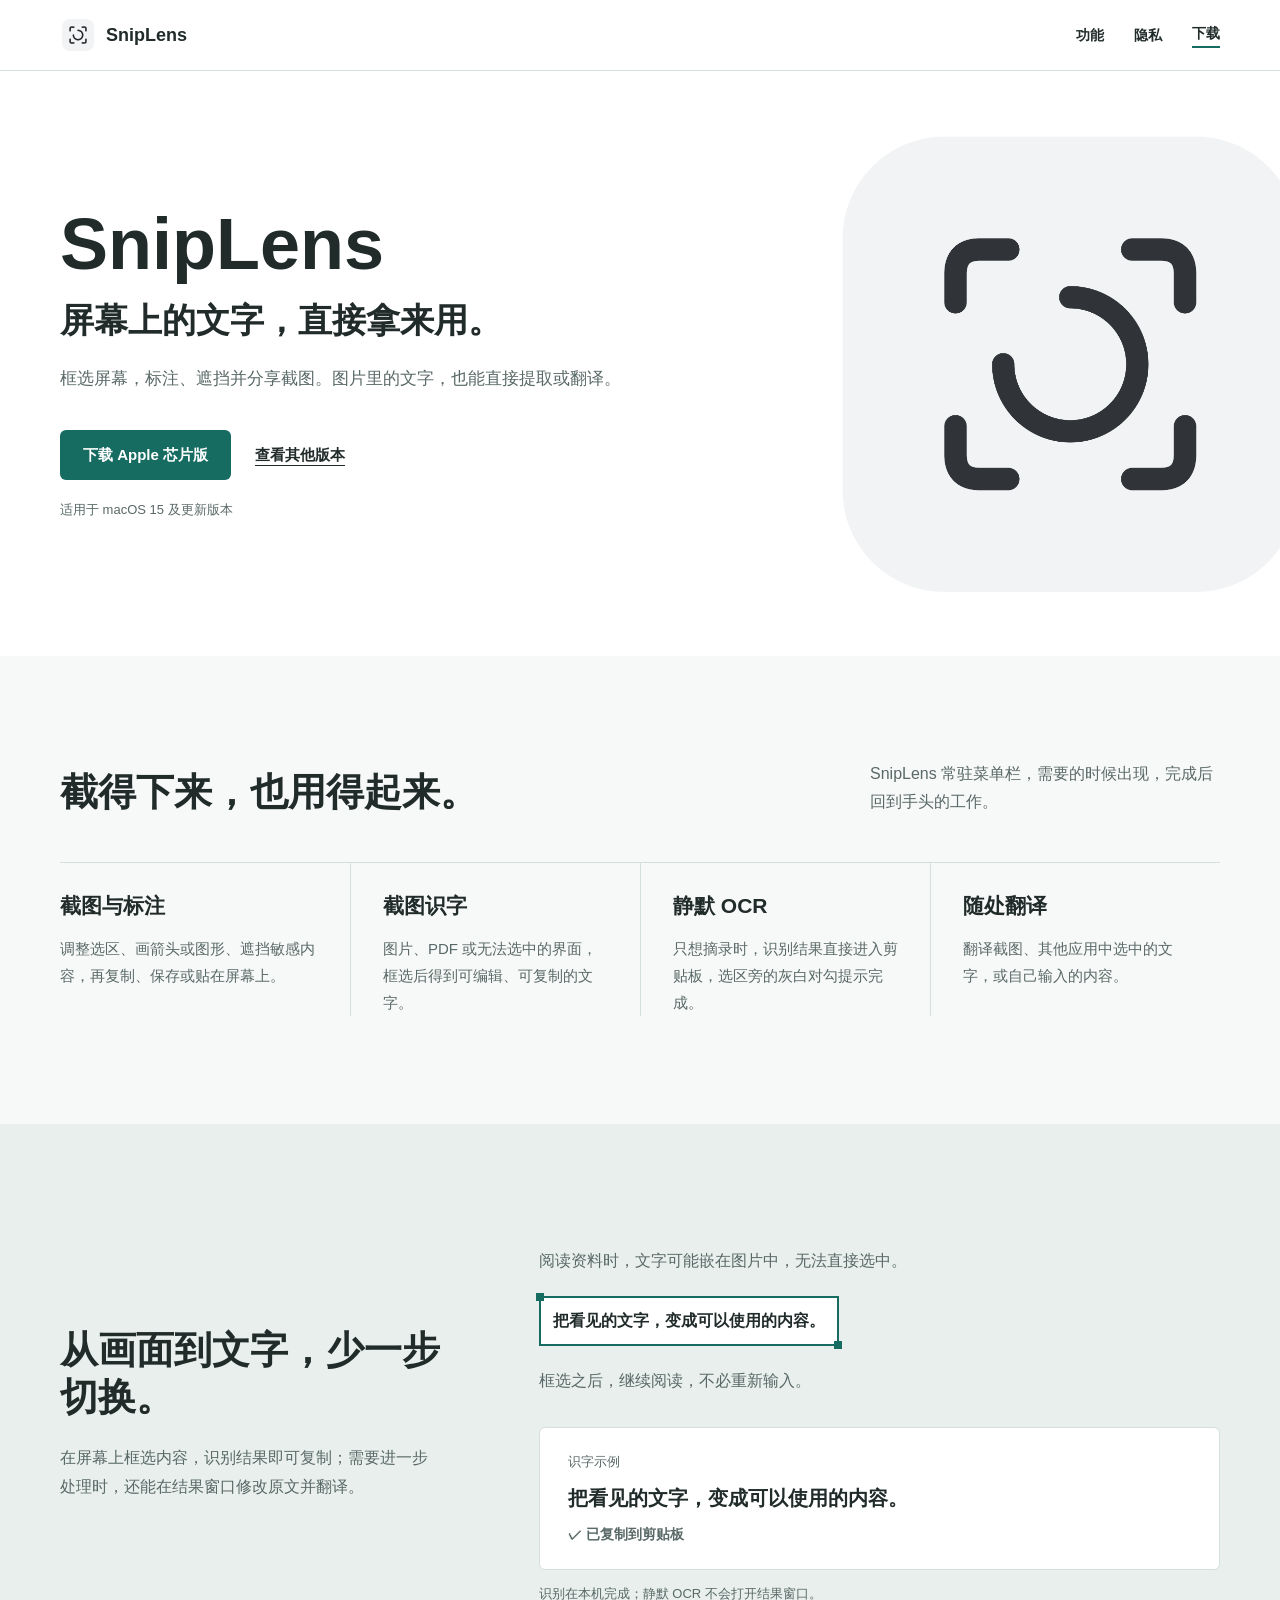
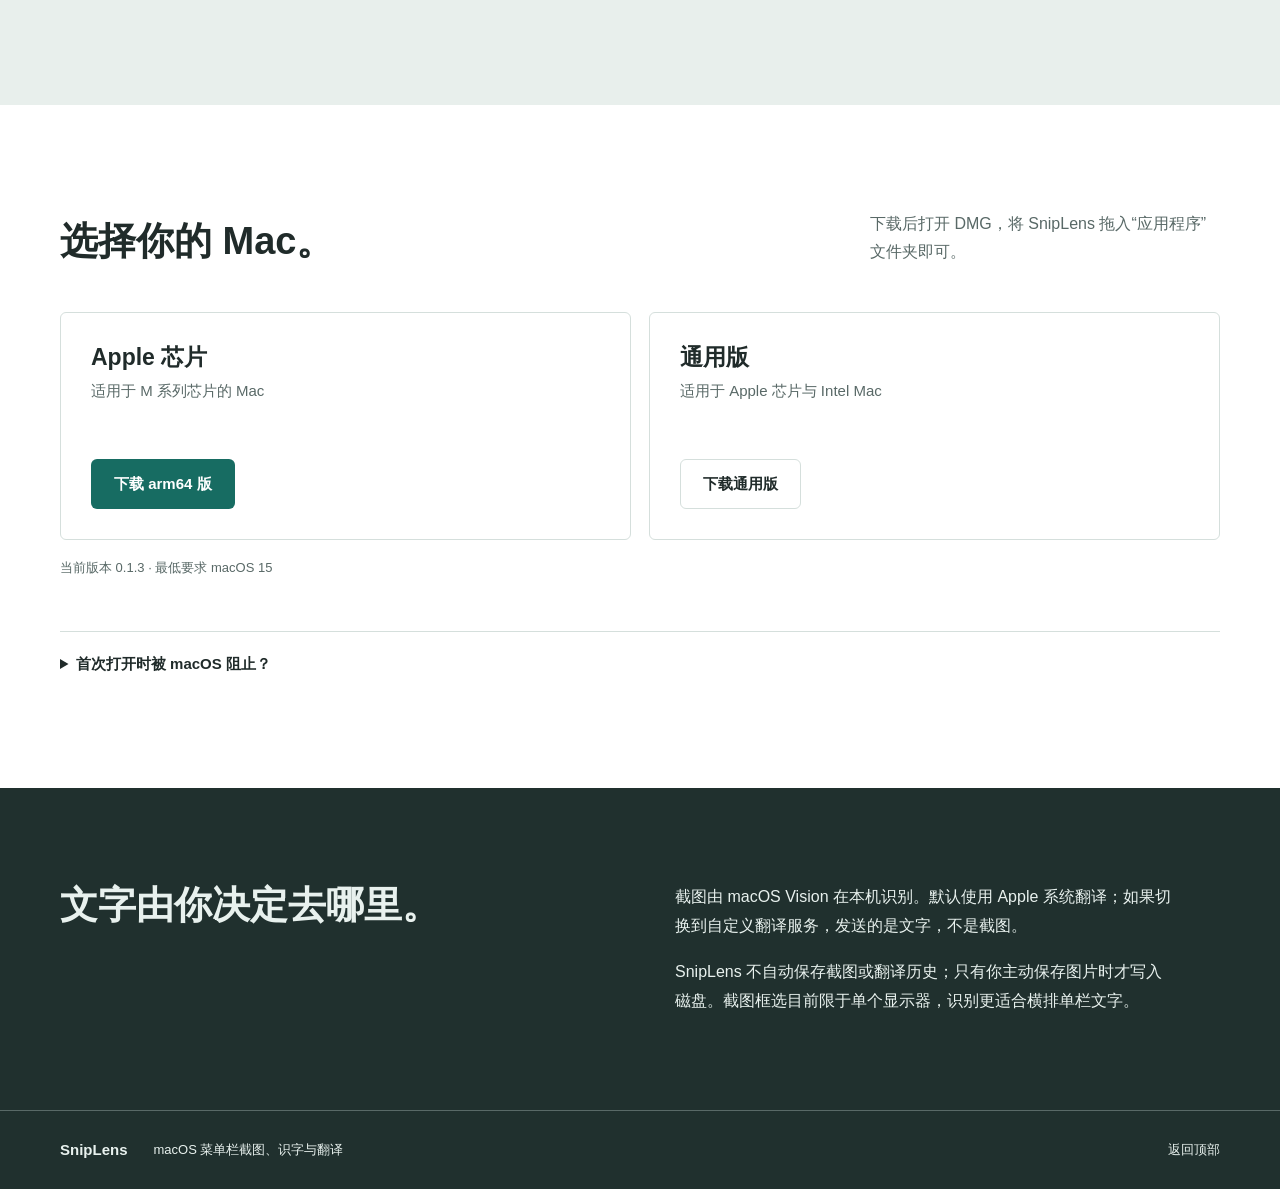
==== sniplens/index.html @ 18776e01 "feat(sniplens): 发布 0.1.3 截图功能与双架构下载" ====
<!doctype html>
<html lang="zh-CN">
<head>
  <meta charset="utf-8">
  <meta name="viewport" content="width=device-width, initial-scale=1">
  <meta name="theme-color" content="#f7f9f8">
  <meta name="description" content="SnipLens 是 Mac 菜单栏截图、识字与翻译工具。框选、标注、遮挡、复制或保存，也能直接提取文字。">
  <link rel="canonical" href="https://otherhan.github.io/sniplens/">
  <link rel="icon" type="image/png" href="assets/AppIcon.png">
  <link rel="stylesheet" href="styles.css">
  <title>SnipLens - 屏幕上的文字，直接拿来用</title>
</head>
<body>
  <a class="skip-link" href="#main">跳到正文</a>
  <header class="site-header">
    <div class="container header-inner">
      <a class="brand" href="#top" aria-label="SnipLens 首页">
        <img src="assets/AppIcon.png" width="36" height="36" alt="">
        <span>SnipLens</span>
      </a>
      <nav class="navigation" aria-label="页面导航">
        <a href="#features">功能</a>
        <a href="#privacy">隐私</a>
        <a class="nav-download" href="#download">下载</a>
      </nav>
    </div>
  </header>

  <main id="main">
    <section class="hero" id="top" aria-labelledby="product-name">
      <div class="container hero-inner">
        <div class="hero-copy">
          <h1 id="product-name">SnipLens</h1>
          <p class="hero-statement">屏幕上的文字，直接拿来用。</p>
          <p class="hero-description">框选屏幕，标注、遮挡并分享截图。图片里的文字，也能直接提取或翻译。</p>
          <div class="hero-actions">
            <a class="button button-primary" href="downloads/SnipLens-0.1.3-arm64.dmg" download>下载 Apple 芯片版</a>
            <a class="text-link" href="#download">查看其他版本</a>
          </div>
          <p class="hero-requirement">适用于 macOS 15 及更新版本</p>
        </div>
      </div>
    </section>

    <section class="features" id="features" aria-labelledby="features-title">
      <div class="container">
        <div class="section-intro">
          <h2 id="features-title">截得下来，也用得起来。</h2>
          <p>SnipLens 常驻菜单栏，需要的时候出现，完成后回到手头的工作。</p>
        </div>
        <div class="feature-grid">
          <article>
            <h3>截图与标注</h3>
            <p>调整选区、画箭头或图形、遮挡敏感内容，再复制、保存或贴在屏幕上。</p>
          </article>
          <article>
            <h3>截图识字</h3>
            <p>图片、PDF 或无法选中的界面，框选后得到可编辑、可复制的文字。</p>
          </article>
          <article>
            <h3>静默 OCR</h3>
            <p>只想摘录时，识别结果直接进入剪贴板，选区旁的灰白对勾提示完成。</p>
          </article>
          <article>
            <h3>随处翻译</h3>
            <p>翻译截图、其他应用中选中的文字，或自己输入的内容。</p>
          </article>
        </div>
      </div>
    </section>

    <section class="example-band" aria-labelledby="example-title">
      <div class="container example-layout">
        <div class="example-copy">
          <h2 id="example-title">从画面到文字，少一步切换。</h2>
          <p>在屏幕上框选内容，识别结果即可复制；需要进一步处理时，还能在结果窗口修改原文并翻译。</p>
        </div>
        <figure class="example-figure">
          <div class="example-source">
            <p>阅读资料时，文字可能嵌在图片中，无法直接选中。</p>
            <p class="sample-selection">把看见的文字，变成可以使用的内容。</p>
            <p>框选之后，继续阅读，不必重新输入。</p>
          </div>
          <div class="example-result">
            <span>识字示例</span>
            <strong>把看见的文字，变成可以使用的内容。</strong>
            <span class="result-feedback">✓ 已复制到剪贴板</span>
          </div>
          <figcaption>识别在本机完成；静默 OCR 不会打开结果窗口。</figcaption>
        </figure>
      </div>
    </section>

    <section class="download-section" id="download" aria-labelledby="download-title">
      <div class="container">
        <div class="section-intro">
          <h2 id="download-title">选择你的 Mac。</h2>
          <p>下载后打开 DMG，将 SnipLens 拖入“应用程序”文件夹即可。</p>
        </div>
        <div class="download-grid">
          <div class="download-option">
            <div>
              <h3>Apple 芯片</h3>
              <p>适用于 M 系列芯片的 Mac</p>
            </div>
            <a class="button button-primary" href="downloads/SnipLens-0.1.3-arm64.dmg" download>下载 arm64 版</a>
          </div>
          <div class="download-option">
            <div>
              <h3>通用版</h3>
              <p>适用于 Apple 芯片与 Intel Mac</p>
            </div>
            <a class="button button-secondary" href="downloads/SnipLens-0.1.3-universal.dmg" download>下载通用版</a>
          </div>
        </div>
        <p class="system-requirement">当前版本 0.1.3 · 最低要求 macOS 15</p>
        <details class="install-help">
          <summary>首次打开时被 macOS 阻止？</summary>
          <p>当前安装包尚未经过 Apple 公证。确认文件来自本页后，在“系统设置 → 隐私与安全性”中选择“仍要打开”。首次使用截图和划词翻译时，还需分别授权屏幕录制与辅助功能。</p>
        </details>
      </div>
    </section>

    <section class="privacy-band" id="privacy" aria-labelledby="privacy-title">
      <div class="container privacy-layout">
        <h2 id="privacy-title">文字由你决定去哪里。</h2>
        <div>
          <p>截图由 macOS Vision 在本机识别。默认使用 Apple 系统翻译；如果切换到自定义翻译服务，发送的是文字，不是截图。</p>
          <p>SnipLens 不自动保存截图或翻译历史；只有你主动保存图片时才写入磁盘。截图框选目前限于单个显示器，识别更适合横排单栏文字。</p>
        </div>
      </div>
    </section>
  </main>

  <footer class="site-footer">
    <div class="container footer-inner">
      <span>SnipLens</span>
      <span>macOS 菜单栏截图、识字与翻译</span>
      <a href="#top">返回顶部</a>
    </div>
  </footer>
</body>
</html>
---- sniplens/styles.css ----
/* Hallmark critique: Philosophy 4, Hierarchy 4, Execution 4, Specificity 4, Restraint 5, Variety 4. */
:root {
  --color-paper: #f7f9f8;
  --color-surface: #ffffff;
  --color-ink: #202b2a;
  --color-secondary: #596967;
  --color-line: #d5dfdc;
  --color-accent: #176c62;
  --color-accent-hover: #10574f;
  --color-warm: #b8654e;
  --color-scene: #e8efec;
  --color-dark: #20302e;
  --color-dark-text: #e8f1ee;
  --font-body: -apple-system, BlinkMacSystemFont, "SF Pro Text", "PingFang SC", "Helvetica Neue", sans-serif;
  --font-display: -apple-system, BlinkMacSystemFont, "SF Pro Display", "PingFang SC", "Helvetica Neue", sans-serif;
}

*, *::before, *::after { box-sizing: border-box; }
html { scroll-behavior: smooth; overflow-x: clip; }
body {
  margin: 0;
  overflow-x: clip;
  background: var(--color-paper);
  color: var(--color-ink);
  font-family: var(--font-body);
  line-height: 1.6;
  letter-spacing: 0;
}
a { color: inherit; }
img { max-width: 100%; display: block; }
button, a { -webkit-tap-highlight-color: transparent; }
:focus-visible { outline: 3px solid var(--color-warm); outline-offset: 3px; }
.container { width: min(1160px, calc(100% - 64px)); margin-inline: auto; }
.skip-link { position: absolute; left: 12px; top: -60px; z-index: 10; padding: 8px 12px; background: var(--color-surface); }
.skip-link:focus { top: 12px; }

.site-header { background: var(--color-surface); border-bottom: 1px solid var(--color-line); }
.header-inner { min-height: 70px; display: flex; align-items: center; justify-content: space-between; gap: 24px; }
.brand { display: inline-flex; align-items: center; gap: 10px; text-decoration: none; font-family: var(--font-display); font-size: 18px; font-weight: 700; white-space: nowrap; }
.brand img { width: 36px; height: 36px; border-radius: 8px; }
.navigation { display: flex; align-items: center; gap: 30px; font-size: 14px; font-weight: 600; }
.navigation a { text-decoration: none; white-space: nowrap; }
.navigation a:hover, .text-link:hover, .footer-inner a:hover { color: var(--color-accent); }
.navigation .nav-download { border-bottom: 2px solid var(--color-accent); padding-bottom: 2px; }

.hero { position: relative; isolation: isolate; overflow: hidden; background: var(--color-surface); }
.hero::after {
  content: "";
  position: absolute;
  z-index: -1;
  inset: 0;
  background: url("assets/AppIcon.png") no-repeat calc(50% + 430px) center / 520px 520px;
  opacity: .94;
  pointer-events: none;
}
.hero-inner { min-height: 585px; display: flex; align-items: center; }
.hero-copy { max-width: 650px; padding-block: 70px; }
.hero h1 { margin: 0 0 14px; font-family: var(--font-display); font-size: 72px; line-height: 1.08; font-weight: 760; overflow-wrap: anywhere; }
.hero-statement { margin: 0; font-family: var(--font-display); font-size: 34px; line-height: 1.3; font-weight: 620; }
.hero-description { max-width: 580px; margin: 22px 0 0; color: var(--color-secondary); font-size: 17px; line-height: 1.8; }
.hero-actions { display: flex; align-items: center; flex-wrap: wrap; gap: 24px; margin-top: 36px; }
.button { min-height: 50px; display: inline-flex; align-items: center; justify-content: center; padding: 11px 22px; border: 1px solid transparent; border-radius: 6px; text-decoration: none; font-size: 15px; font-weight: 650; white-space: nowrap; transition: background-color .18s ease, border-color .18s ease; }
.button-primary { background: var(--color-accent); color: var(--color-surface); }
.button-primary:hover { background: var(--color-accent-hover); }
.button-secondary { border-color: var(--color-line); background: var(--color-surface); color: var(--color-ink); }
.button-secondary:hover { border-color: var(--color-accent); }
.text-link { font-size: 15px; font-weight: 650; text-decoration: underline; text-underline-offset: 5px; white-space: nowrap; }
.hero-requirement { margin: 20px 0 0; color: var(--color-secondary); font-size: 13px; }

.features { padding-block: 104px 108px; }
.section-intro { display: flex; align-items: end; justify-content: space-between; gap: 56px; margin-bottom: 46px; }
.section-intro h2, .example-copy h2, .privacy-layout h2 { max-width: 590px; margin: 0; font-family: var(--font-display); font-size: 38px; line-height: 1.25; font-weight: 700; overflow-wrap: anywhere; }
.section-intro p { max-width: 350px; margin: 0; color: var(--color-secondary); font-size: 16px; line-height: 1.75; }
.feature-grid { display: grid; grid-template-columns: repeat(4, minmax(0, 1fr)); border-top: 1px solid var(--color-line); }
.feature-grid article { min-width: 0; padding: 26px 32px 0 0; }
.feature-grid article + article { border-left: 1px solid var(--color-line); padding-left: 32px; }
.feature-grid h3 { margin: 0 0 12px; font-size: 21px; font-weight: 700; }
.feature-grid p { max-width: 310px; margin: 0; color: var(--color-secondary); font-size: 15px; line-height: 1.8; }

.example-band { background: var(--color-scene); padding-block: 100px; }
.example-layout { display: grid; grid-template-columns: minmax(0, .75fr) minmax(0, 1.25fr); align-items: center; gap: 70px; }
.example-copy p { max-width: 380px; margin: 22px 0 0; color: var(--color-secondary); font-size: 16px; line-height: 1.8; }
.example-figure { min-width: 0; margin: 0; }
.example-source { padding: 12px 0 20px; color: var(--color-secondary); font-size: 16px; line-height: 1.9; }
.example-source p { margin: 10px 0; }
.sample-selection { display: inline-block; position: relative; padding: 8px 12px; border: 2px solid var(--color-accent); color: var(--color-ink); font-weight: 700; background: var(--color-surface); }
.sample-selection::before, .sample-selection::after { content: ""; width: 8px; height: 8px; position: absolute; background: var(--color-accent); }
.sample-selection::before { left: -5px; top: -5px; }
.sample-selection::after { right: -5px; bottom: -5px; }
.example-result { display: flex; flex-direction: column; gap: 10px; padding: 24px 28px; border: 1px solid var(--color-line); border-radius: 6px; background: var(--color-surface); }
.example-result > span:first-child { color: var(--color-secondary); font-size: 13px; }
.example-result strong { font-size: 20px; line-height: 1.5; font-weight: 650; }
.result-feedback { color: var(--color-secondary); font-size: 14px; font-weight: 650; }
.example-figure figcaption { margin-top: 14px; color: var(--color-secondary); font-size: 13px; }

.download-section { background: var(--color-surface); padding-block: 105px 112px; }
.download-grid { display: grid; grid-template-columns: repeat(2, minmax(0, 1fr)); gap: 18px; }
.download-option { display: flex; flex-direction: column; align-items: flex-start; justify-content: space-between; gap: 34px; min-width: 0; min-height: 228px; padding: 30px; border: 1px solid var(--color-line); border-radius: 6px; }
.download-option h3 { margin: 0 0 6px; font-size: 23px; line-height: 1.3; }
.download-option p { margin: 0; color: var(--color-secondary); font-size: 15px; }
.system-requirement { margin: 18px 0 0; color: var(--color-secondary); font-size: 13px; }
.install-help { margin-top: 52px; border-top: 1px solid var(--color-line); padding-top: 20px; }
.install-help summary { width: fit-content; cursor: pointer; font-size: 15px; font-weight: 650; }
.install-help p { max-width: 740px; margin: 14px 0 0; color: var(--color-secondary); font-size: 15px; line-height: 1.8; }

.privacy-band { background: var(--color-dark); color: var(--color-dark-text); padding-block: 94px; }
.privacy-layout { display: grid; grid-template-columns: minmax(0, 1fr) minmax(0, 1fr); gap: 70px; }
.privacy-layout h2 { max-width: 480px; }
.privacy-layout p { max-width: 500px; margin: 0 0 16px; color: var(--color-dark-text); font-size: 16px; line-height: 1.85; }
.privacy-layout p:last-child { margin-bottom: 0; }
.site-footer { background: var(--color-dark); color: var(--color-dark-text); border-top: 1px solid var(--color-secondary); }
.footer-inner { min-height: 78px; display: flex; align-items: center; gap: 26px; font-size: 13px; }
.footer-inner span:first-child { font-weight: 700; font-size: 15px; }
.footer-inner a { margin-left: auto; color: var(--color-dark-text); text-decoration: none; white-space: nowrap; }

@media (max-width: 1050px) {
  .hero::after { background-position: calc(50% + 350px) center; background-size: 440px 440px; opacity: .28; }
  .example-layout { gap: 42px; }
  .feature-grid { grid-template-columns: repeat(2, minmax(0, 1fr)); }
  .feature-grid article:nth-child(3) { border-left: 0; padding-left: 0; }
  .feature-grid article:nth-child(n+3) { border-top: 1px solid var(--color-line); }
}

@media (max-width: 768px) {
  .container { width: min(100% - 40px, 640px); }
  .header-inner { min-height: 64px; }
  .hero-inner { min-height: 525px; }
  .hero::after { background-position: calc(50% + 210px) bottom; background-size: 380px 380px; opacity: .16; }
  .hero-copy { padding-block: 66px; }
  .hero h1 { font-size: 58px; }
  .hero-statement { font-size: 29px; }
  .features, .download-section { padding-block: 76px; }
  .section-intro, .example-layout, .privacy-layout { display: block; }
  .section-intro h2, .example-copy h2, .privacy-layout h2 { font-size: 32px; }
  .section-intro p { margin-top: 16px; }
  .feature-grid { grid-template-columns: 1fr; }
  .feature-grid article, .feature-grid article + article { border-left: 0; border-bottom: 1px solid var(--color-line); padding: 22px 0; }
  .feature-grid article:nth-child(n+3) { border-top: 0; }
  .feature-grid article:last-child { border-bottom: 0; }
  .example-band, .privacy-band { padding-block: 76px; }
  .example-figure { margin-top: 36px; }
  .privacy-layout > div { margin-top: 22px; }
}

@media (max-width: 560px) {
  .container { width: calc(100% - 32px); }
  .navigation { gap: 16px; font-size: 13px; }
  .navigation a:nth-child(2) { display: none; }
  .brand { font-size: 16px; }
  .brand img { width: 32px; height: 32px; }
  .hero-inner { min-height: 520px; }
  .hero h1 { font-size: 49px; }
  .hero-statement { font-size: 25px; }
  .hero-description { font-size: 16px; }
  .hero-actions { gap: 16px; align-items: flex-start; flex-direction: column; }
  .hero-actions .button { width: 100%; }
  .hero::after { background-position: calc(50% + 150px) bottom; background-size: 310px 310px; opacity: .12; }
  .section-intro h2, .example-copy h2, .privacy-layout h2 { font-size: 28px; }
  .download-grid { grid-template-columns: 1fr; }
  .download-option { min-height: 0; gap: 22px; padding: 24px; }
  .download-option .button { width: 100%; }
  .example-source { font-size: 14px; }
  .example-result { padding: 20px; }
  .example-result strong { font-size: 18px; }
  .footer-inner { flex-wrap: wrap; gap: 8px 14px; padding-block: 22px; }
}

@media (max-width: 360px) {
  .hero h1 { font-size: 43px; }
  .hero-statement { font-size: 23px; }
  .navigation { gap: 12px; }
  .hero-actions .button { padding-inline: 10px; }
}

@media (prefers-reduced-motion: reduce) {
  html { scroll-behavior: auto; }
  .button { transition: none; }
}
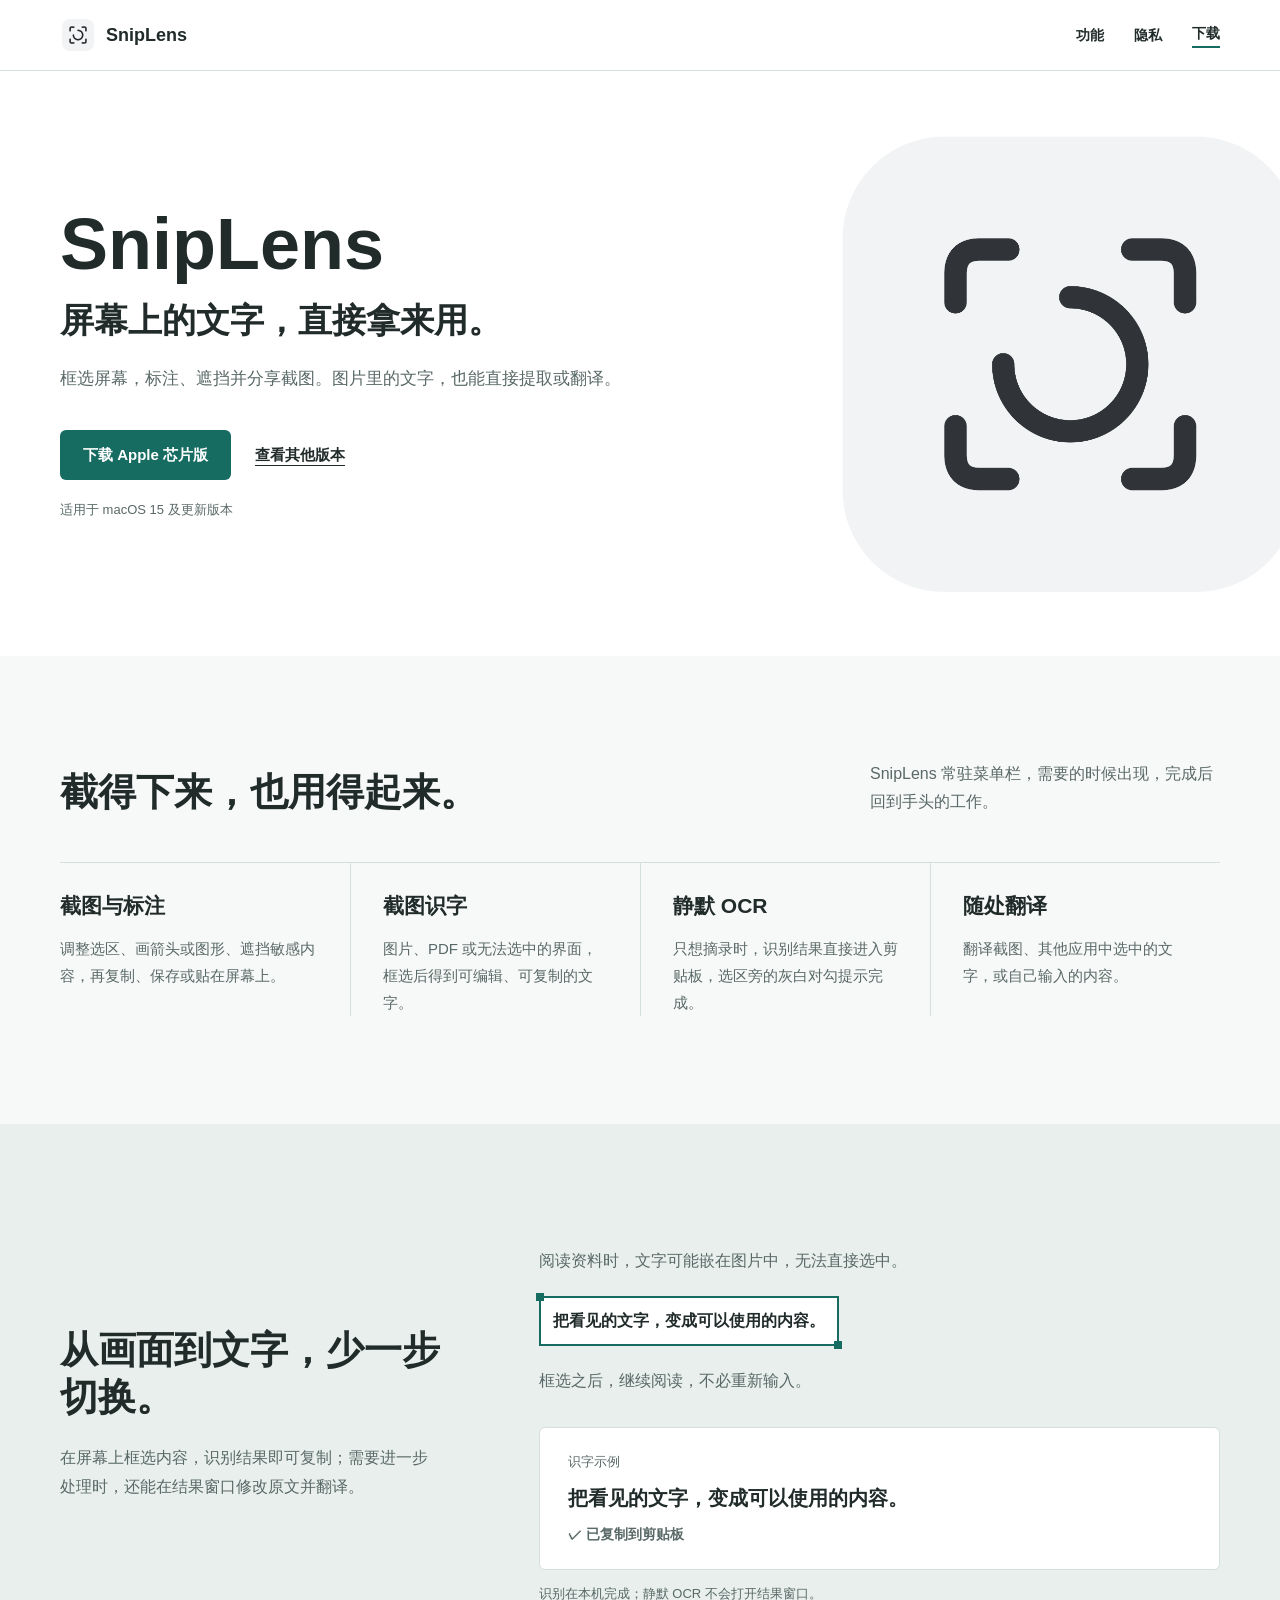
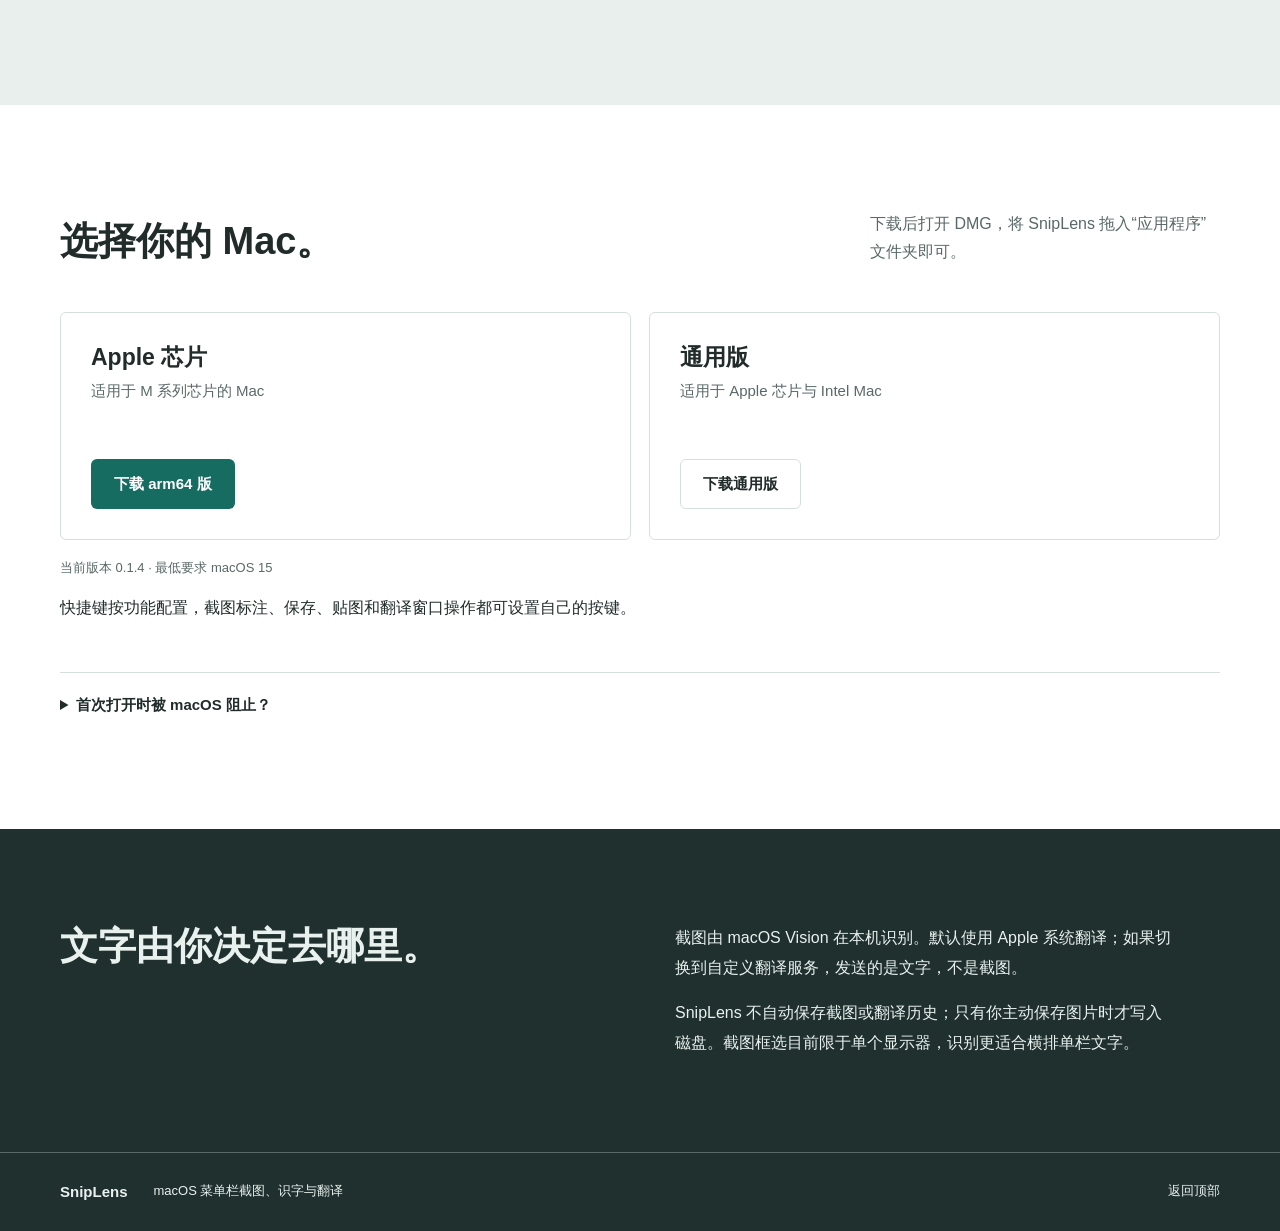
==== commit 7a46fb70: "chore(sniplens): 上线 0.1.4 公开下载" ====
--- a/sniplens/index.html
+++ b/sniplens/index.html
@@ -7,7 +7,7 @@
   <meta name="description" content="SnipLens 是 Mac 菜单栏截图、识字与翻译工具。框选、标注、遮挡、复制或保存，也能直接提取文字。">
   <link rel="canonical" href="https://otherhan.github.io/sniplens/">
   <link rel="icon" type="image/png" href="assets/AppIcon.png">
-  <link rel="stylesheet" href="styles.css">
+  <link rel="stylesheet" href="styles.css?v=0.1.4">
   <title>SnipLens - 屏幕上的文字，直接拿来用</title>
 </head>
 <body>
@@ -34,7 +34,7 @@
           <p class="hero-statement">屏幕上的文字，直接拿来用。</p>
           <p class="hero-description">框选屏幕，标注、遮挡并分享截图。图片里的文字，也能直接提取或翻译。</p>
           <div class="hero-actions">
-            <a class="button button-primary" href="downloads/SnipLens-0.1.3-arm64.dmg" download>下载 Apple 芯片版</a>
+            <a class="button button-primary" href="downloads/SnipLens-0.1.4-arm64.dmg" download>下载 Apple 芯片版</a>
             <a class="text-link" href="#download">查看其他版本</a>
           </div>
           <p class="hero-requirement">适用于 macOS 15 及更新版本</p>
@@ -103,17 +103,18 @@
               <h3>Apple 芯片</h3>
               <p>适用于 M 系列芯片的 Mac</p>
             </div>
-            <a class="button button-primary" href="downloads/SnipLens-0.1.3-arm64.dmg" download>下载 arm64 版</a>
+            <a class="button button-primary" href="downloads/SnipLens-0.1.4-arm64.dmg" download>下载 arm64 版</a>
           </div>
           <div class="download-option">
             <div>
               <h3>通用版</h3>
               <p>适用于 Apple 芯片与 Intel Mac</p>
             </div>
-            <a class="button button-secondary" href="downloads/SnipLens-0.1.3-universal.dmg" download>下载通用版</a>
+            <a class="button button-secondary" href="downloads/SnipLens-0.1.4-universal.dmg" download>下载通用版</a>
           </div>
         </div>
-        <p class="system-requirement">当前版本 0.1.3 · 最低要求 macOS 15</p>
+        <p class="system-requirement">当前版本 0.1.4 · 最低要求 macOS 15</p>
+        <p>快捷键按功能配置，截图标注、保存、贴图和翻译窗口操作都可设置自己的按键。</p>
         <details class="install-help">
           <summary>首次打开时被 macOS 阻止？</summary>
           <p>当前安装包尚未经过 Apple 公证。确认文件来自本页后，在“系统设置 → 隐私与安全性”中选择“仍要打开”。首次使用截图和划词翻译时，还需分别授权屏幕录制与辅助功能。</p>
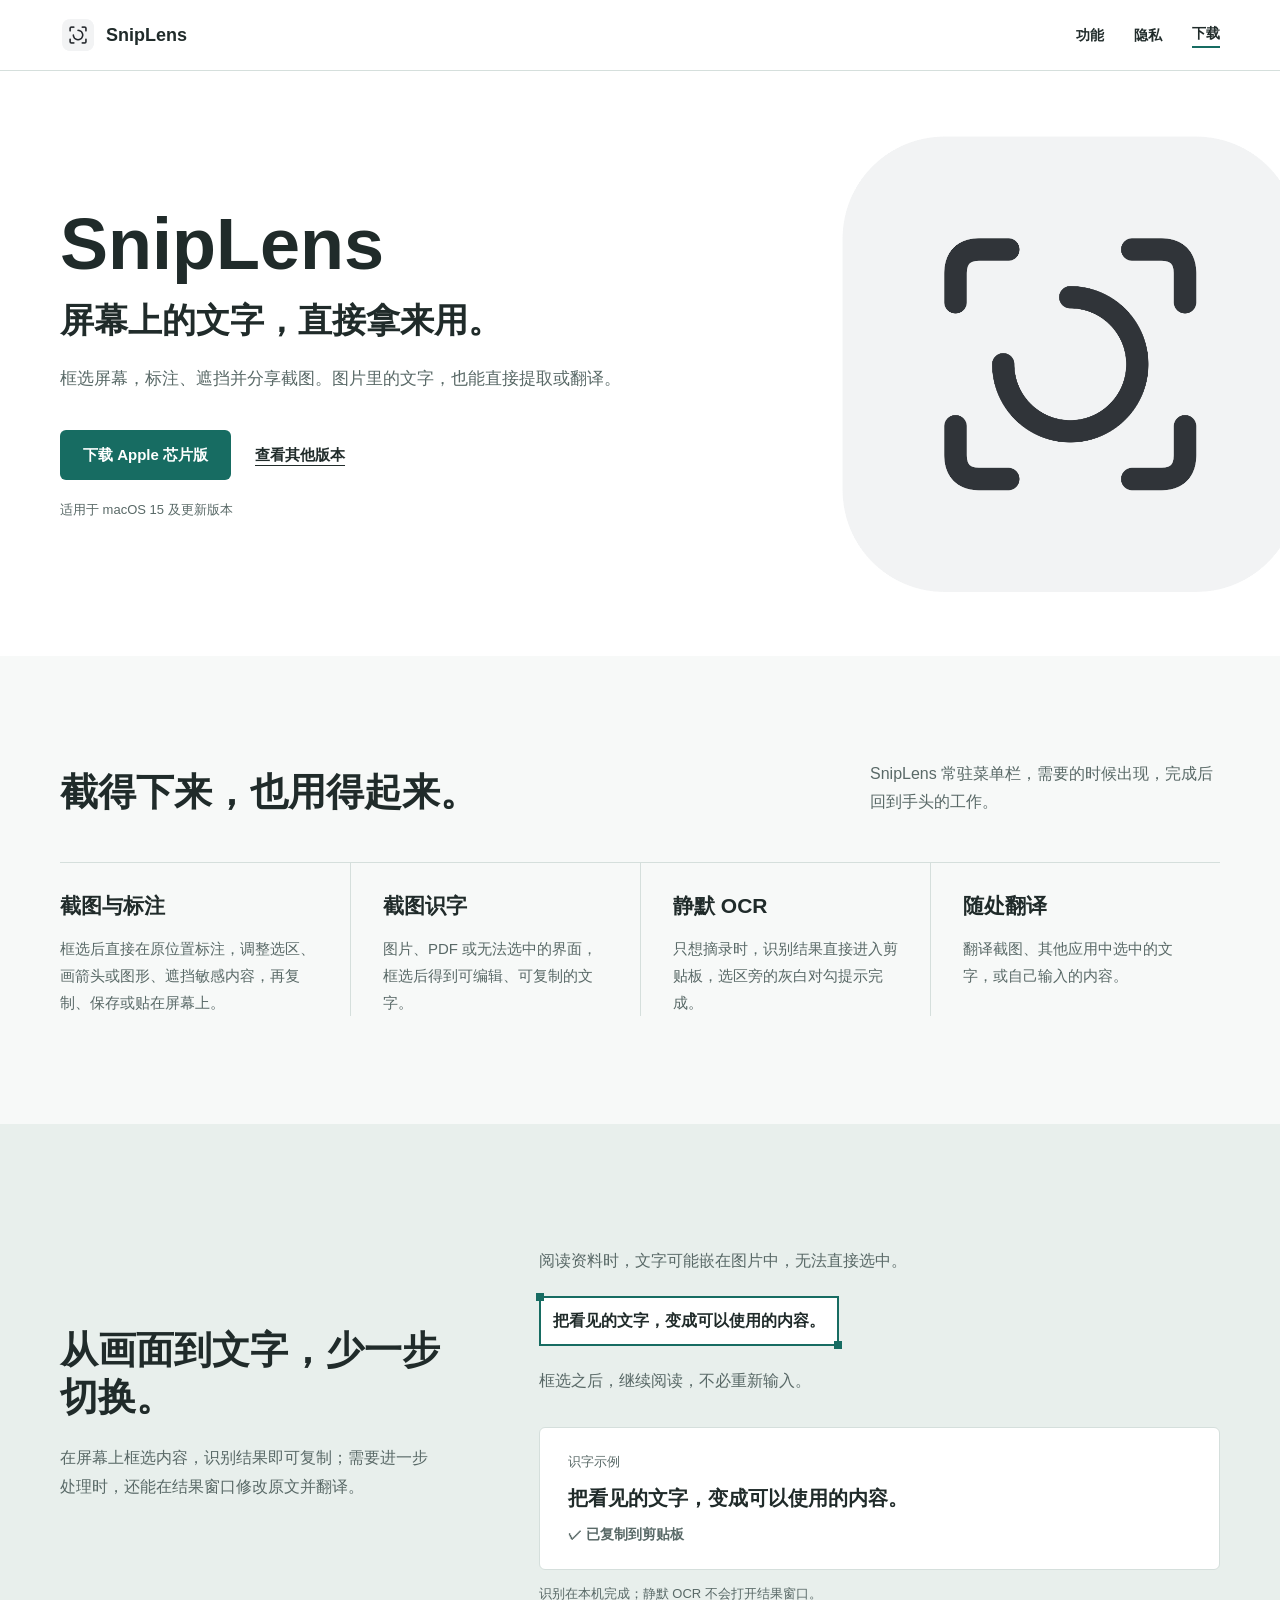
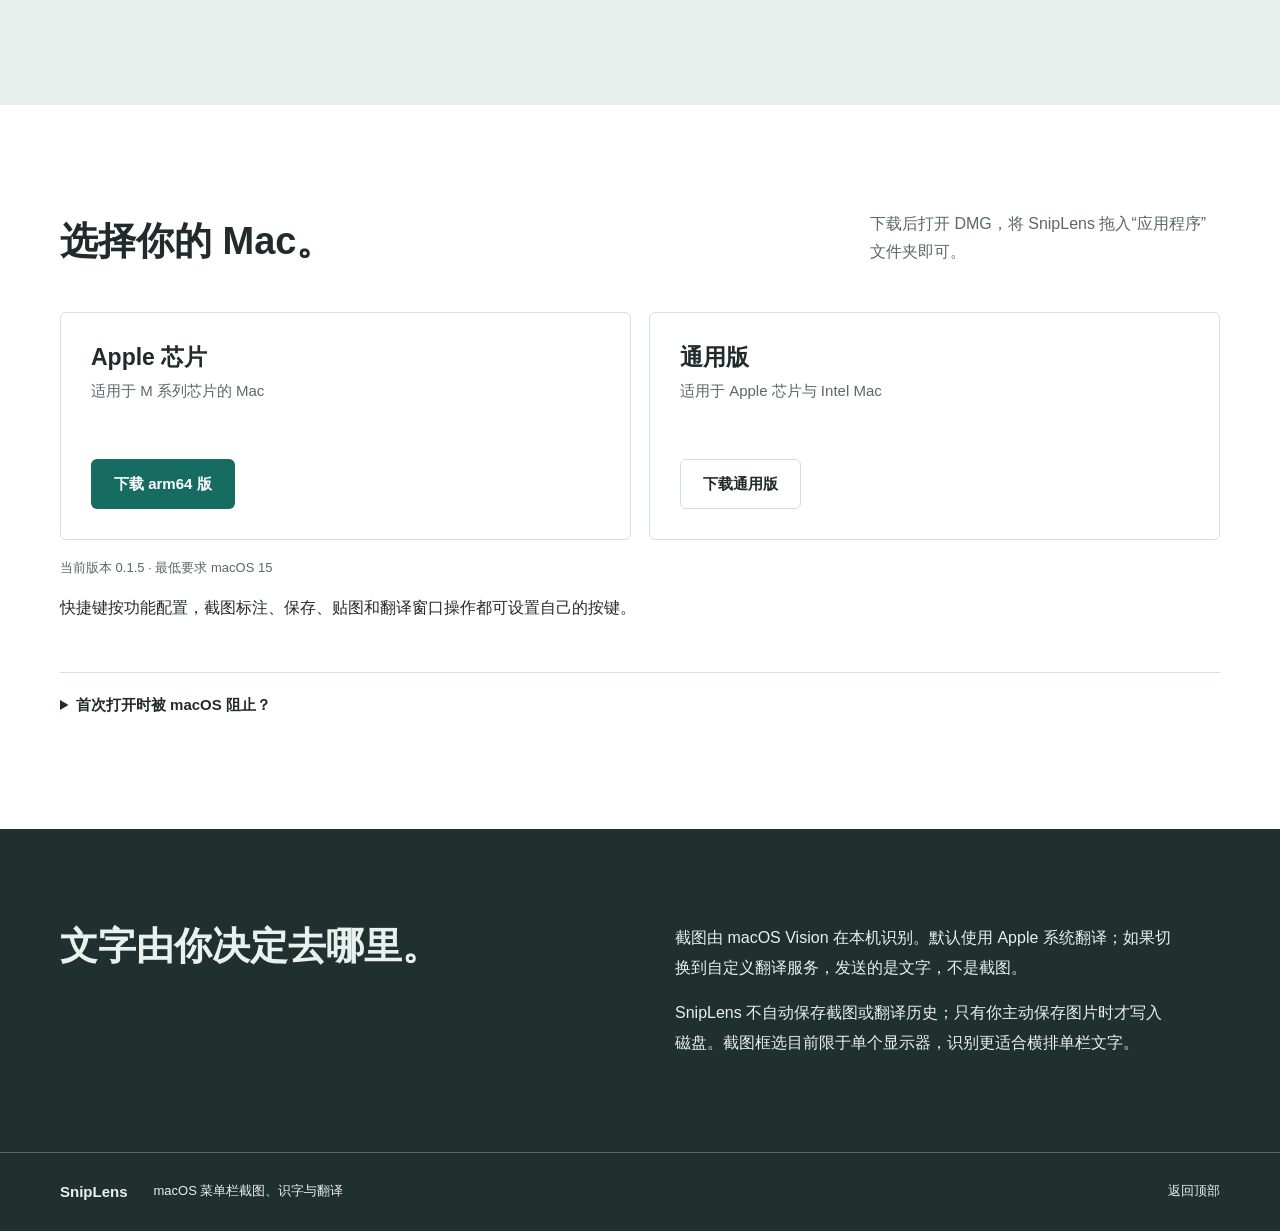
==== commit 68781490: "chore(sniplens): 更新 0.1.5 产品页和公开下载" ====
--- a/sniplens/index.html
+++ b/sniplens/index.html
@@ -7,7 +7,7 @@
   <meta name="description" content="SnipLens 是 Mac 菜单栏截图、识字与翻译工具。框选、标注、遮挡、复制或保存，也能直接提取文字。">
   <link rel="canonical" href="https://otherhan.github.io/sniplens/">
   <link rel="icon" type="image/png" href="assets/AppIcon.png">
-  <link rel="stylesheet" href="styles.css?v=0.1.4">
+  <link rel="stylesheet" href="styles.css?v=0.1.5">
   <title>SnipLens - 屏幕上的文字，直接拿来用</title>
 </head>
 <body>
@@ -34,7 +34,7 @@
           <p class="hero-statement">屏幕上的文字，直接拿来用。</p>
           <p class="hero-description">框选屏幕，标注、遮挡并分享截图。图片里的文字，也能直接提取或翻译。</p>
           <div class="hero-actions">
-            <a class="button button-primary" href="downloads/SnipLens-0.1.4-arm64.dmg" download>下载 Apple 芯片版</a>
+            <a class="button button-primary" href="downloads/SnipLens-0.1.5-arm64.dmg" download>下载 Apple 芯片版</a>
             <a class="text-link" href="#download">查看其他版本</a>
           </div>
           <p class="hero-requirement">适用于 macOS 15 及更新版本</p>
@@ -51,7 +51,7 @@
         <div class="feature-grid">
           <article>
             <h3>截图与标注</h3>
-            <p>调整选区、画箭头或图形、遮挡敏感内容，再复制、保存或贴在屏幕上。</p>
+            <p>框选后直接在原位置标注，调整选区、画箭头或图形、遮挡敏感内容，再复制、保存或贴在屏幕上。</p>
           </article>
           <article>
             <h3>截图识字</h3>
@@ -103,17 +103,17 @@
               <h3>Apple 芯片</h3>
               <p>适用于 M 系列芯片的 Mac</p>
             </div>
-            <a class="button button-primary" href="downloads/SnipLens-0.1.4-arm64.dmg" download>下载 arm64 版</a>
+            <a class="button button-primary" href="downloads/SnipLens-0.1.5-arm64.dmg" download>下载 arm64 版</a>
           </div>
           <div class="download-option">
             <div>
               <h3>通用版</h3>
               <p>适用于 Apple 芯片与 Intel Mac</p>
             </div>
-            <a class="button button-secondary" href="downloads/SnipLens-0.1.4-universal.dmg" download>下载通用版</a>
+            <a class="button button-secondary" href="downloads/SnipLens-0.1.5-universal.dmg" download>下载通用版</a>
           </div>
         </div>
-        <p class="system-requirement">当前版本 0.1.4 · 最低要求 macOS 15</p>
+        <p class="system-requirement">当前版本 0.1.5 · 最低要求 macOS 15</p>
         <p>快捷键按功能配置，截图标注、保存、贴图和翻译窗口操作都可设置自己的按键。</p>
         <details class="install-help">
           <summary>首次打开时被 macOS 阻止？</summary>
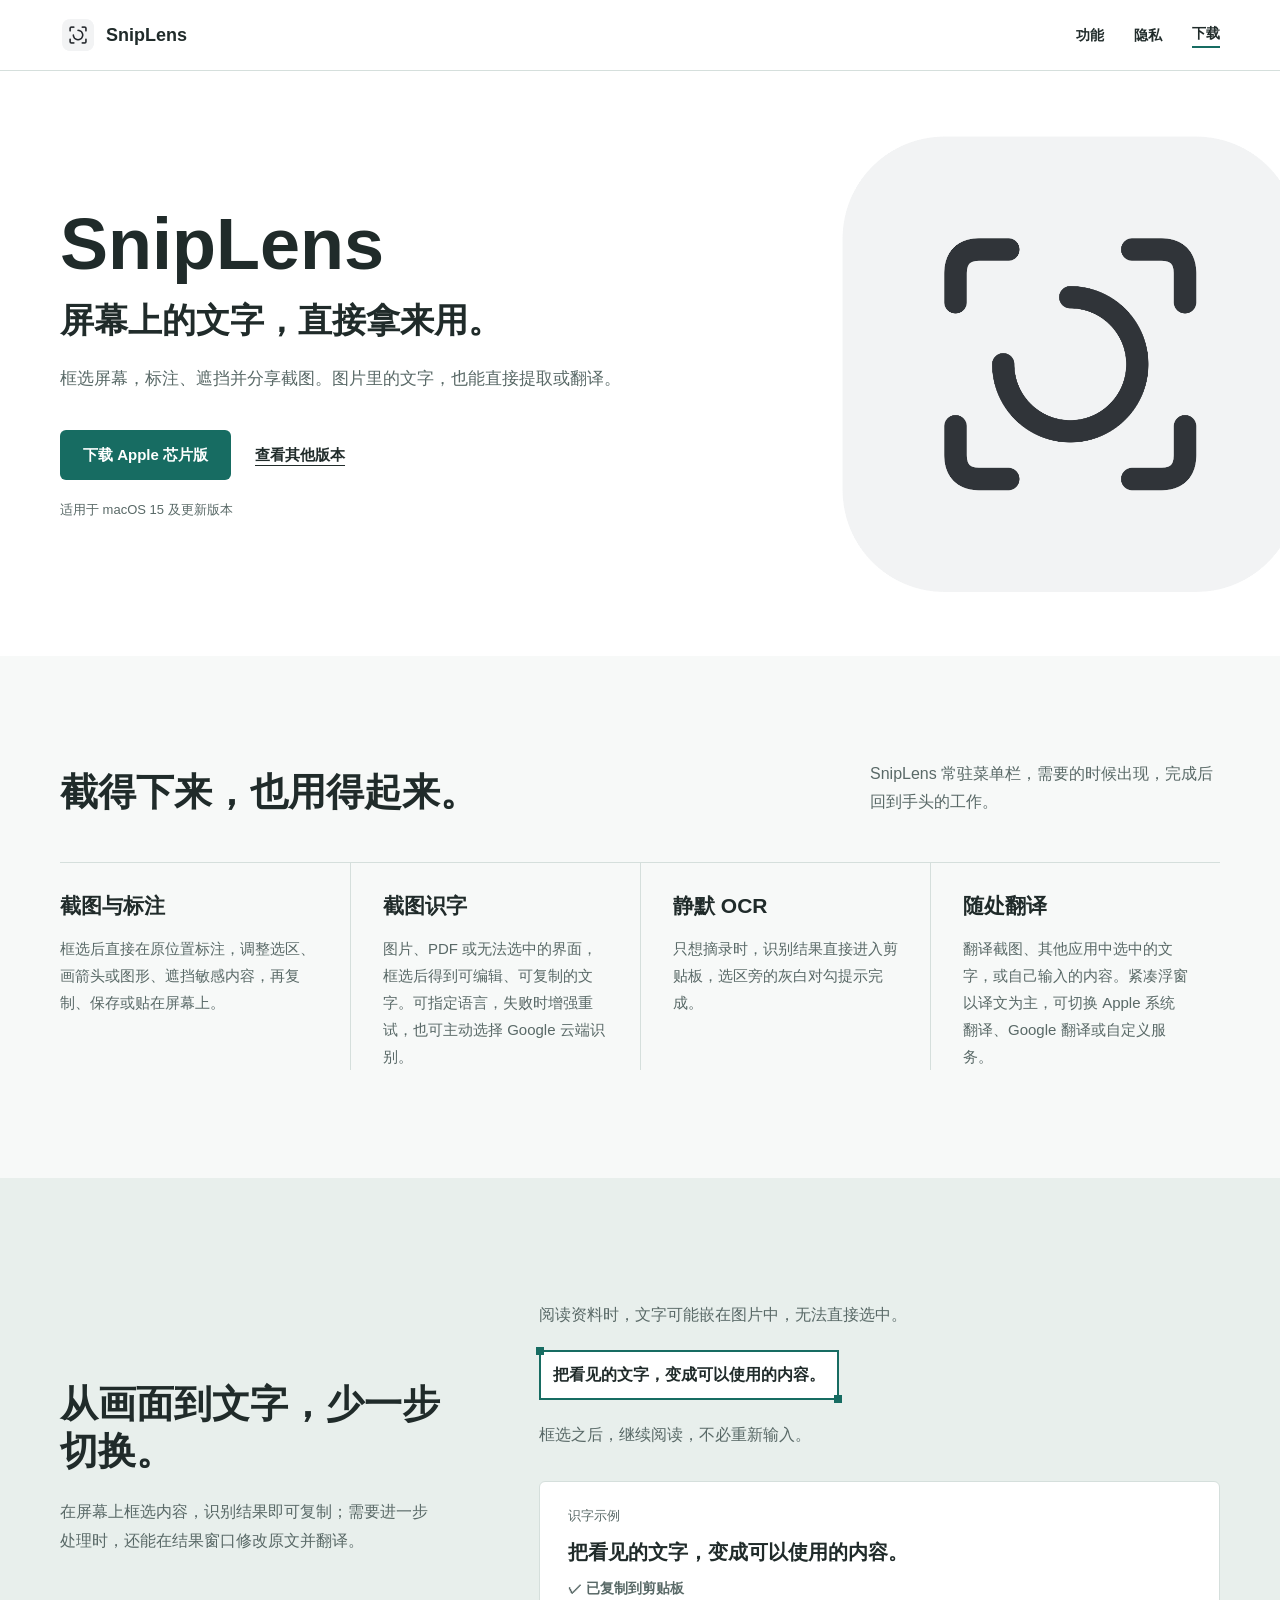
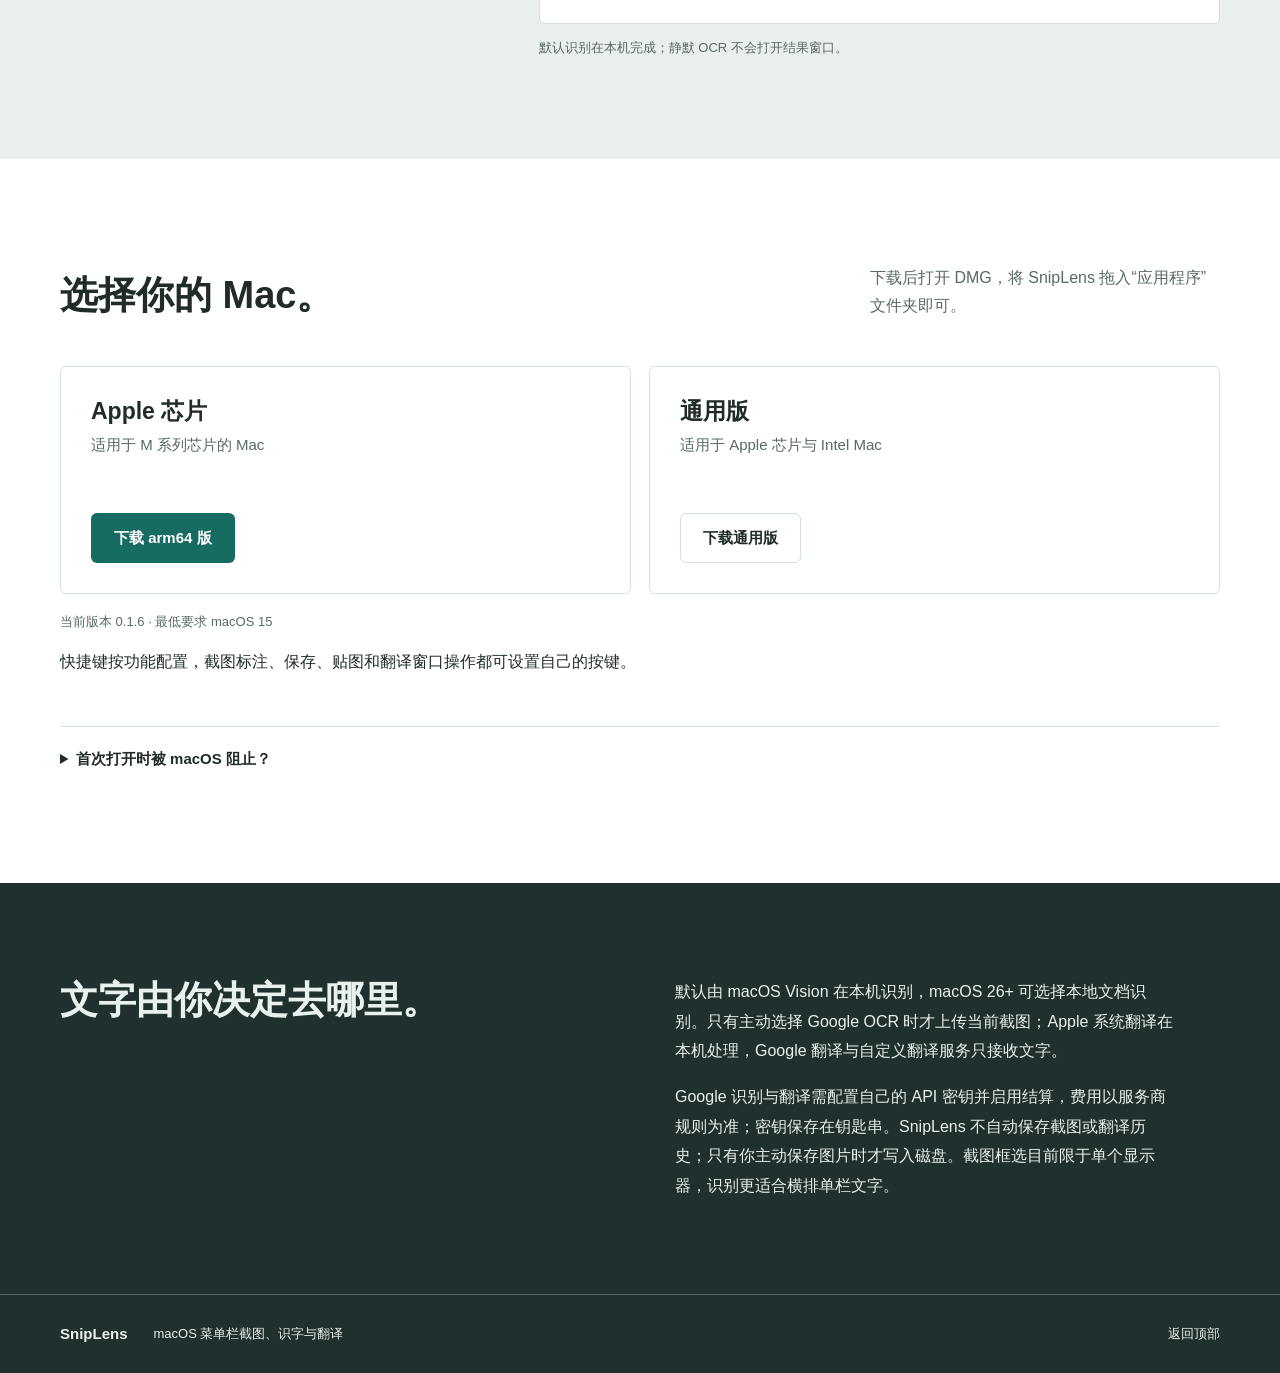
==== commit 14bd08f1: "chore(sniplens): 更新 0.1.6 产品页和公开下载" ====
--- a/sniplens/index.html
+++ b/sniplens/index.html
@@ -7,7 +7,7 @@
   <meta name="description" content="SnipLens 是 Mac 菜单栏截图、识字与翻译工具。框选、标注、遮挡、复制或保存，也能直接提取文字。">
   <link rel="canonical" href="https://otherhan.github.io/sniplens/">
   <link rel="icon" type="image/png" href="assets/AppIcon.png">
-  <link rel="stylesheet" href="styles.css?v=0.1.5">
+  <link rel="stylesheet" href="styles.css?v=0.1.6">
   <title>SnipLens - 屏幕上的文字，直接拿来用</title>
 </head>
 <body>
@@ -34,7 +34,7 @@
           <p class="hero-statement">屏幕上的文字，直接拿来用。</p>
           <p class="hero-description">框选屏幕，标注、遮挡并分享截图。图片里的文字，也能直接提取或翻译。</p>
           <div class="hero-actions">
-            <a class="button button-primary" href="downloads/SnipLens-0.1.5-arm64.dmg" download>下载 Apple 芯片版</a>
+            <a class="button button-primary" href="downloads/SnipLens-0.1.6-arm64.dmg" download>下载 Apple 芯片版</a>
             <a class="text-link" href="#download">查看其他版本</a>
           </div>
           <p class="hero-requirement">适用于 macOS 15 及更新版本</p>
@@ -55,7 +55,7 @@
           </article>
           <article>
             <h3>截图识字</h3>
-            <p>图片、PDF 或无法选中的界面，框选后得到可编辑、可复制的文字。</p>
+            <p>图片、PDF 或无法选中的界面，框选后得到可编辑、可复制的文字。可指定语言，失败时增强重试，也可主动选择 Google 云端识别。</p>
           </article>
           <article>
             <h3>静默 OCR</h3>
@@ -63,7 +63,7 @@
           </article>
           <article>
             <h3>随处翻译</h3>
-            <p>翻译截图、其他应用中选中的文字，或自己输入的内容。</p>
+            <p>翻译截图、其他应用中选中的文字，或自己输入的内容。紧凑浮窗以译文为主，可切换 Apple 系统翻译、Google 翻译或自定义服务。</p>
           </article>
         </div>
       </div>
@@ -86,7 +86,7 @@
             <strong>把看见的文字，变成可以使用的内容。</strong>
             <span class="result-feedback">✓ 已复制到剪贴板</span>
           </div>
-          <figcaption>识别在本机完成；静默 OCR 不会打开结果窗口。</figcaption>
+          <figcaption>默认识别在本机完成；静默 OCR 不会打开结果窗口。</figcaption>
         </figure>
       </div>
     </section>
@@ -103,21 +103,21 @@
               <h3>Apple 芯片</h3>
               <p>适用于 M 系列芯片的 Mac</p>
             </div>
-            <a class="button button-primary" href="downloads/SnipLens-0.1.5-arm64.dmg" download>下载 arm64 版</a>
+            <a class="button button-primary" href="downloads/SnipLens-0.1.6-arm64.dmg" download>下载 arm64 版</a>
           </div>
           <div class="download-option">
             <div>
               <h3>通用版</h3>
               <p>适用于 Apple 芯片与 Intel Mac</p>
             </div>
-            <a class="button button-secondary" href="downloads/SnipLens-0.1.5-universal.dmg" download>下载通用版</a>
+            <a class="button button-secondary" href="downloads/SnipLens-0.1.6-universal.dmg" download>下载通用版</a>
           </div>
         </div>
-        <p class="system-requirement">当前版本 0.1.5 · 最低要求 macOS 15</p>
+        <p class="system-requirement">当前版本 0.1.6 · 最低要求 macOS 15</p>
         <p>快捷键按功能配置，截图标注、保存、贴图和翻译窗口操作都可设置自己的按键。</p>
         <details class="install-help">
           <summary>首次打开时被 macOS 阻止？</summary>
-          <p>当前安装包尚未经过 Apple 公证。确认文件来自本页后，在“系统设置 → 隐私与安全性”中选择“仍要打开”。首次使用截图和划词翻译时，还需分别授权屏幕录制与辅助功能。</p>
+          <p>当前安装包尚未经过 Apple 公证。确认文件来自本页后，在“系统设置 → 隐私与安全性”中选择“仍要打开”。首次截图和划词翻译时，会分别引导屏幕录制与辅助功能授权；从系统设置返回后自动刷新状态，授权尚未生效时提供恢复说明。输入和粘贴翻译无需这两项权限。</p>
         </details>
       </div>
     </section>
@@ -126,8 +126,8 @@
       <div class="container privacy-layout">
         <h2 id="privacy-title">文字由你决定去哪里。</h2>
         <div>
-          <p>截图由 macOS Vision 在本机识别。默认使用 Apple 系统翻译；如果切换到自定义翻译服务，发送的是文字，不是截图。</p>
-          <p>SnipLens 不自动保存截图或翻译历史；只有你主动保存图片时才写入磁盘。截图框选目前限于单个显示器，识别更适合横排单栏文字。</p>
+          <p>默认由 macOS Vision 在本机识别，macOS 26+ 可选择本地文档识别。只有主动选择 Google OCR 时才上传当前截图；Apple 系统翻译在本机处理，Google 翻译与自定义翻译服务只接收文字。</p>
+          <p>Google 识别与翻译需配置自己的 API 密钥并启用结算，费用以服务商规则为准；密钥保存在钥匙串。SnipLens 不自动保存截图或翻译历史；只有你主动保存图片时才写入磁盘。截图框选目前限于单个显示器，识别更适合横排单栏文字。</p>
         </div>
       </div>
     </section>
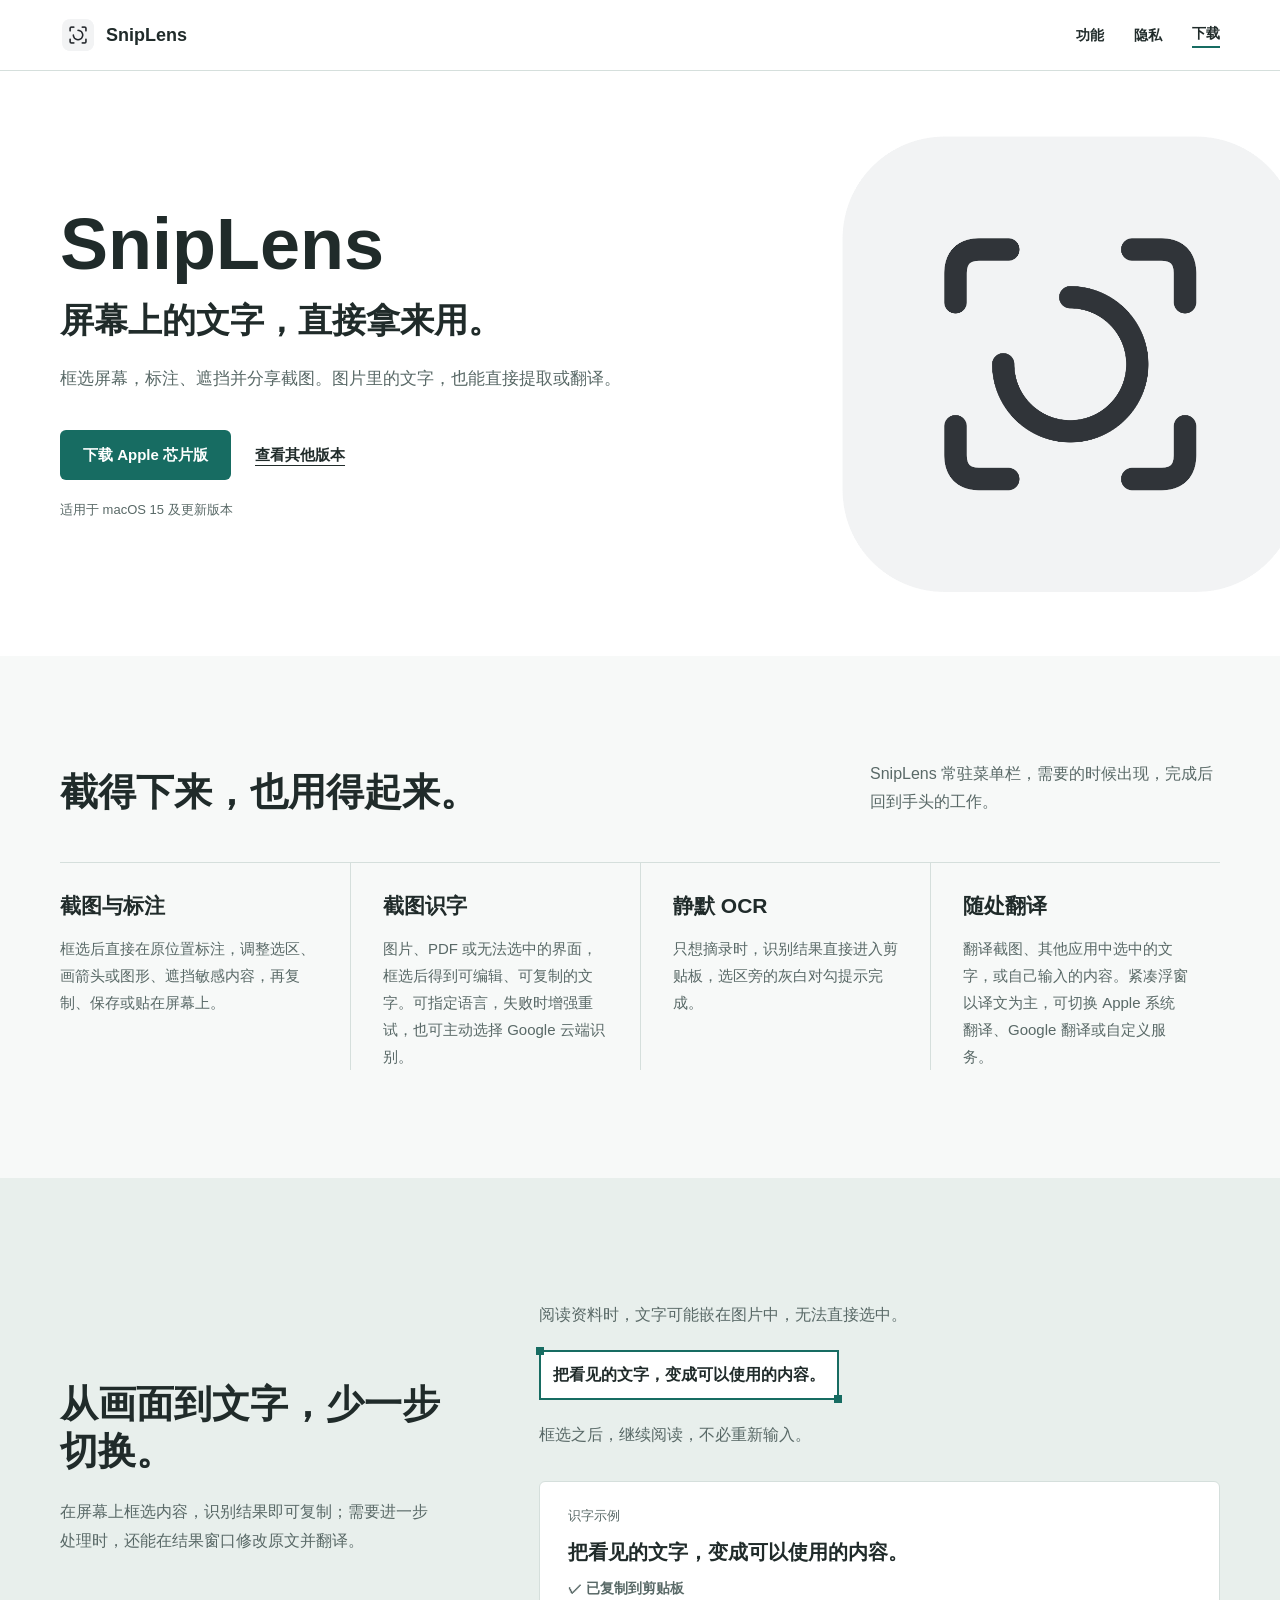
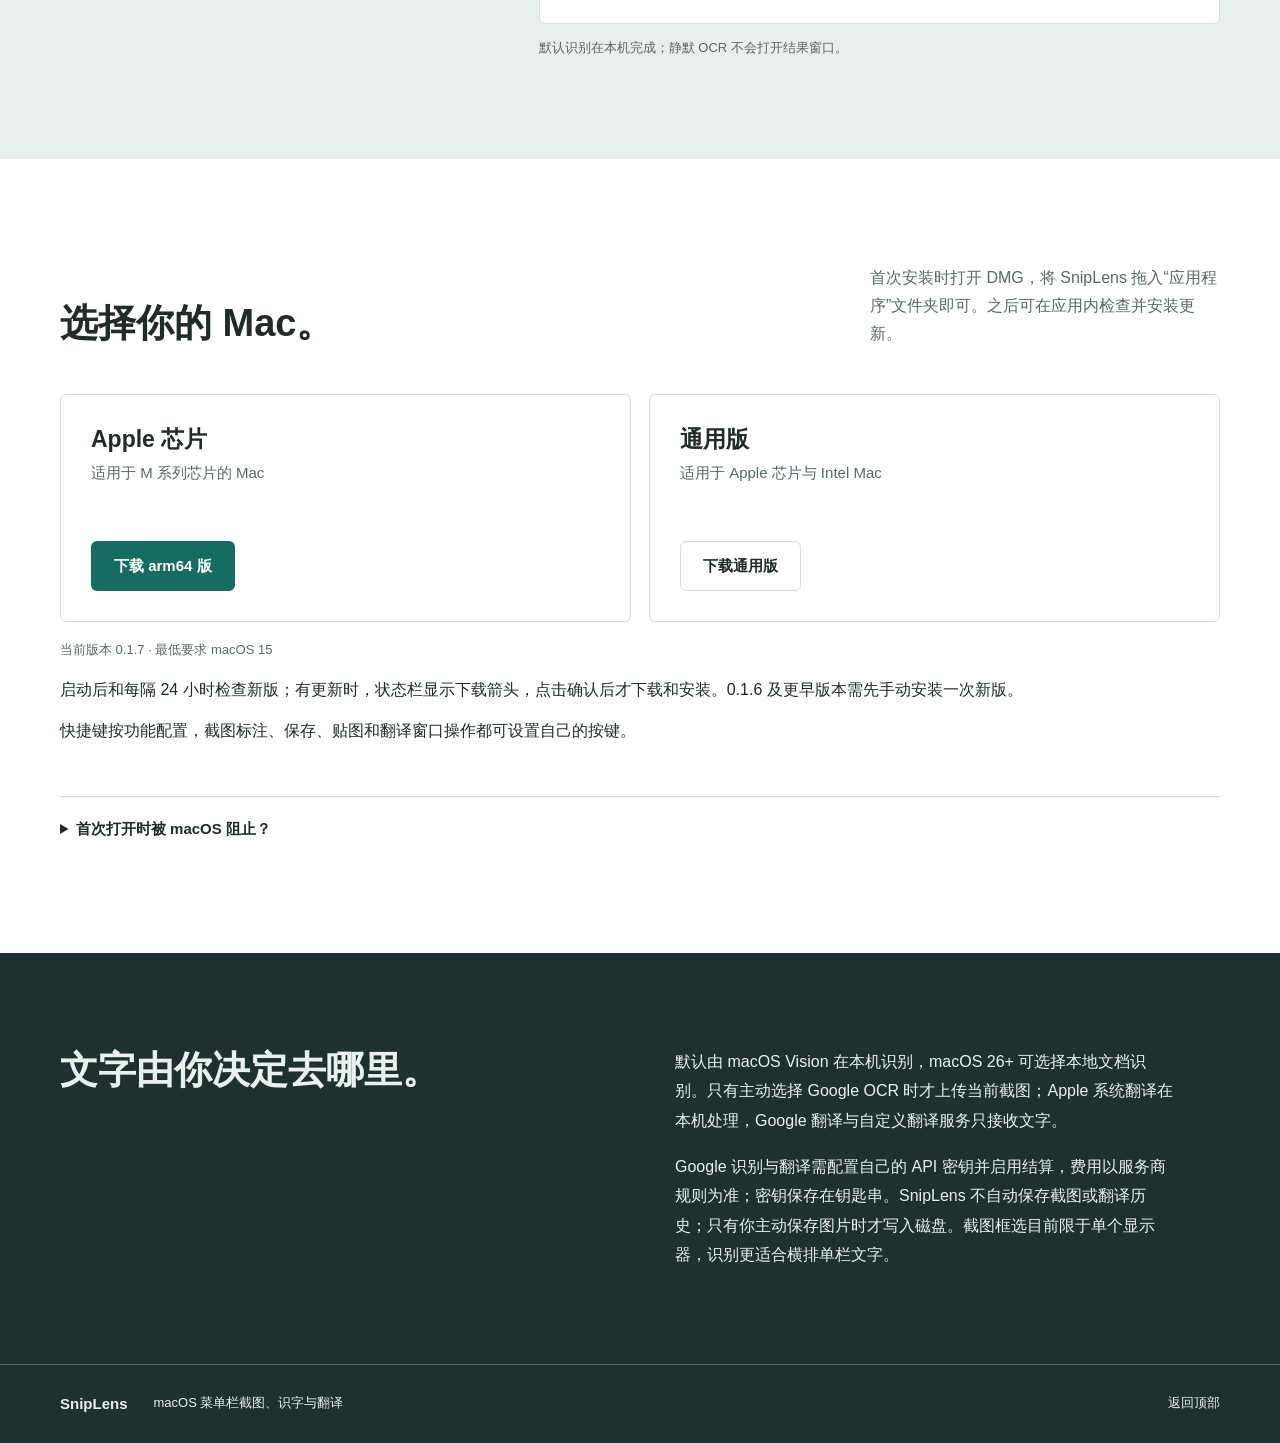
==== commit 835fe363: "chore(sniplens): 发布 0.1.7 安装包与签名更新清单" ====
--- a/sniplens/index.html
+++ b/sniplens/index.html
@@ -7,7 +7,7 @@
   <meta name="description" content="SnipLens 是 Mac 菜单栏截图、识字与翻译工具。框选、标注、遮挡、复制或保存，也能直接提取文字。">
   <link rel="canonical" href="https://otherhan.github.io/sniplens/">
   <link rel="icon" type="image/png" href="assets/AppIcon.png">
-  <link rel="stylesheet" href="styles.css?v=0.1.6">
+  <link rel="stylesheet" href="styles.css?v=0.1.7">
   <title>SnipLens - 屏幕上的文字，直接拿来用</title>
 </head>
 <body>
@@ -34,7 +34,7 @@
           <p class="hero-statement">屏幕上的文字，直接拿来用。</p>
           <p class="hero-description">框选屏幕，标注、遮挡并分享截图。图片里的文字，也能直接提取或翻译。</p>
           <div class="hero-actions">
-            <a class="button button-primary" href="downloads/SnipLens-0.1.6-arm64.dmg" download>下载 Apple 芯片版</a>
+            <a class="button button-primary" href="downloads/SnipLens-0.1.7-arm64.dmg" download>下载 Apple 芯片版</a>
             <a class="text-link" href="#download">查看其他版本</a>
           </div>
           <p class="hero-requirement">适用于 macOS 15 及更新版本</p>
@@ -95,7 +95,7 @@
       <div class="container">
         <div class="section-intro">
           <h2 id="download-title">选择你的 Mac。</h2>
-          <p>下载后打开 DMG，将 SnipLens 拖入“应用程序”文件夹即可。</p>
+          <p>首次安装时打开 DMG，将 SnipLens 拖入“应用程序”文件夹即可。之后可在应用内检查并安装更新。</p>
         </div>
         <div class="download-grid">
           <div class="download-option">
@@ -103,17 +103,18 @@
               <h3>Apple 芯片</h3>
               <p>适用于 M 系列芯片的 Mac</p>
             </div>
-            <a class="button button-primary" href="downloads/SnipLens-0.1.6-arm64.dmg" download>下载 arm64 版</a>
+            <a class="button button-primary" href="downloads/SnipLens-0.1.7-arm64.dmg" download>下载 arm64 版</a>
           </div>
           <div class="download-option">
             <div>
               <h3>通用版</h3>
               <p>适用于 Apple 芯片与 Intel Mac</p>
             </div>
-            <a class="button button-secondary" href="downloads/SnipLens-0.1.6-universal.dmg" download>下载通用版</a>
+            <a class="button button-secondary" href="downloads/SnipLens-0.1.7-universal.dmg" download>下载通用版</a>
           </div>
         </div>
-        <p class="system-requirement">当前版本 0.1.6 · 最低要求 macOS 15</p>
+        <p class="system-requirement">当前版本 0.1.7 · 最低要求 macOS 15</p>
+        <p>启动后和每隔 24 小时检查新版；有更新时，状态栏显示下载箭头，点击确认后才下载和安装。0.1.6 及更早版本需先手动安装一次新版。</p>
         <p>快捷键按功能配置，截图标注、保存、贴图和翻译窗口操作都可设置自己的按键。</p>
         <details class="install-help">
           <summary>首次打开时被 macOS 阻止？</summary>
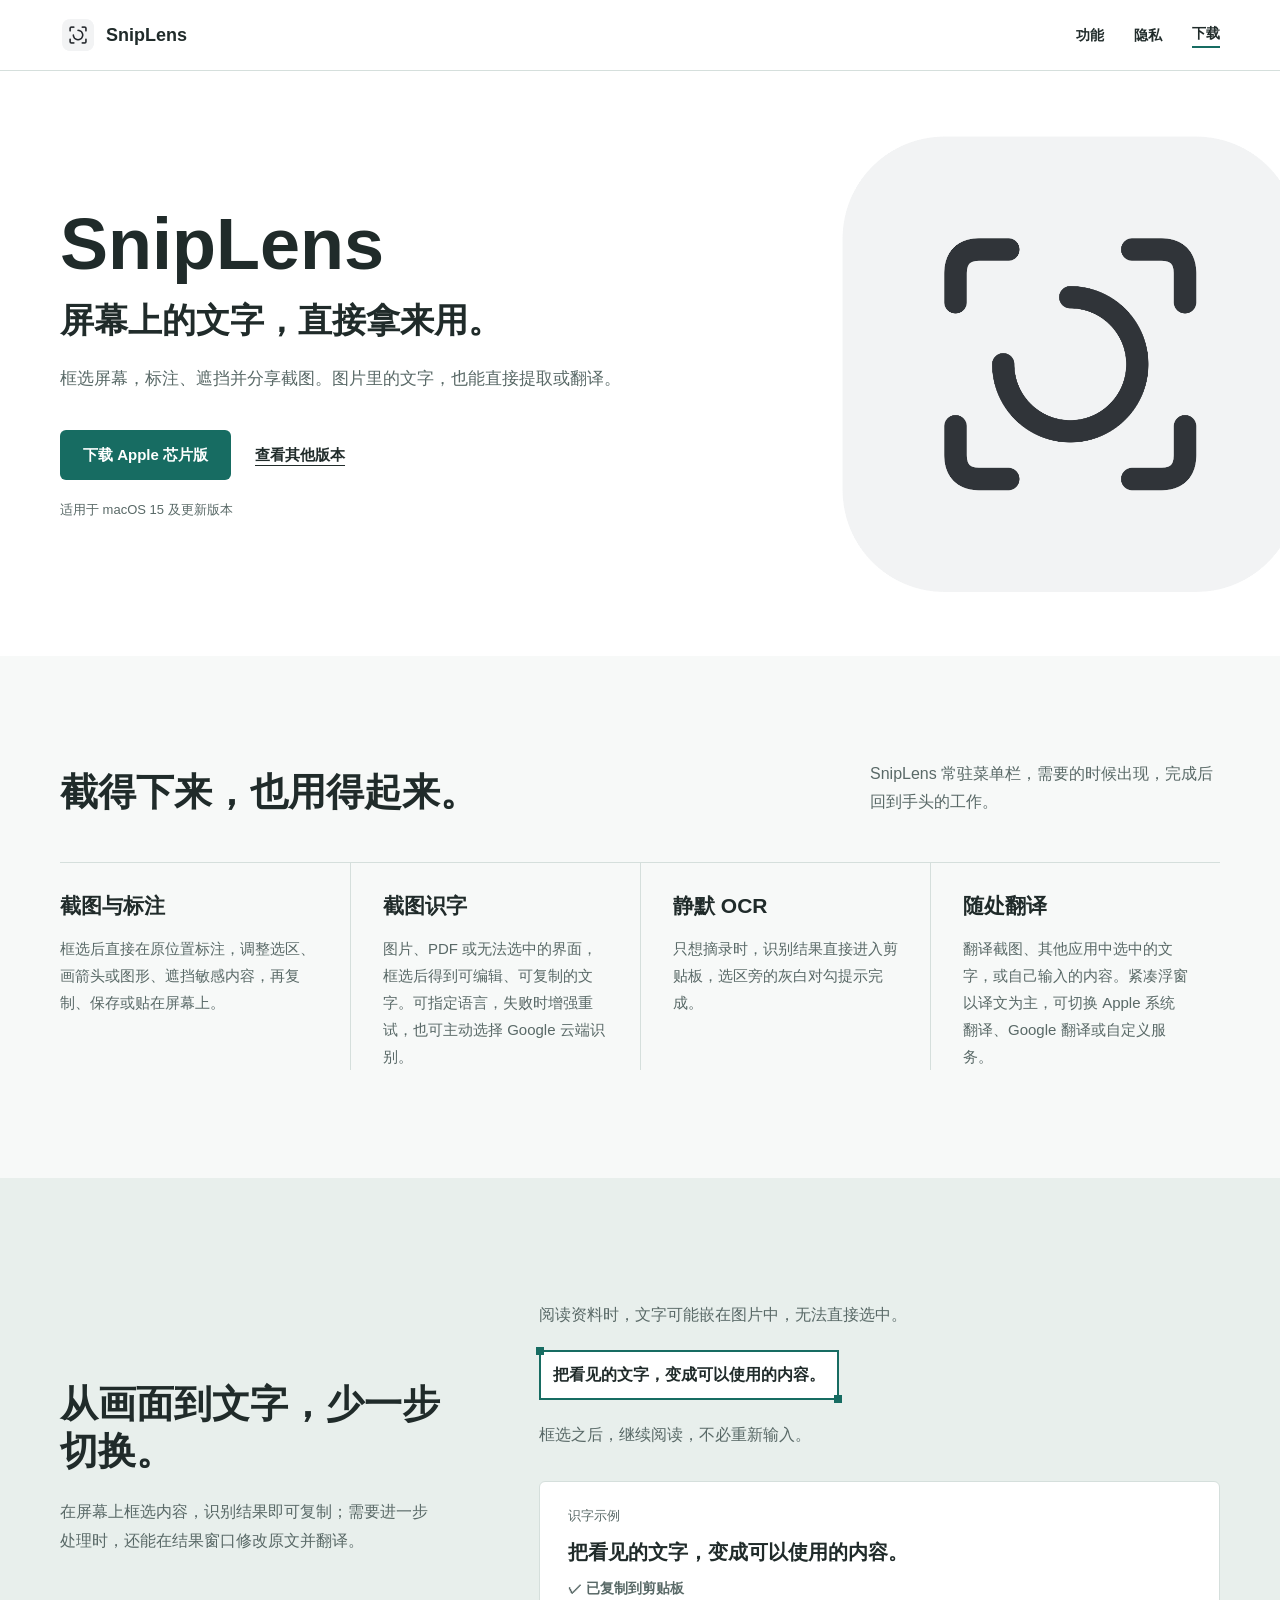
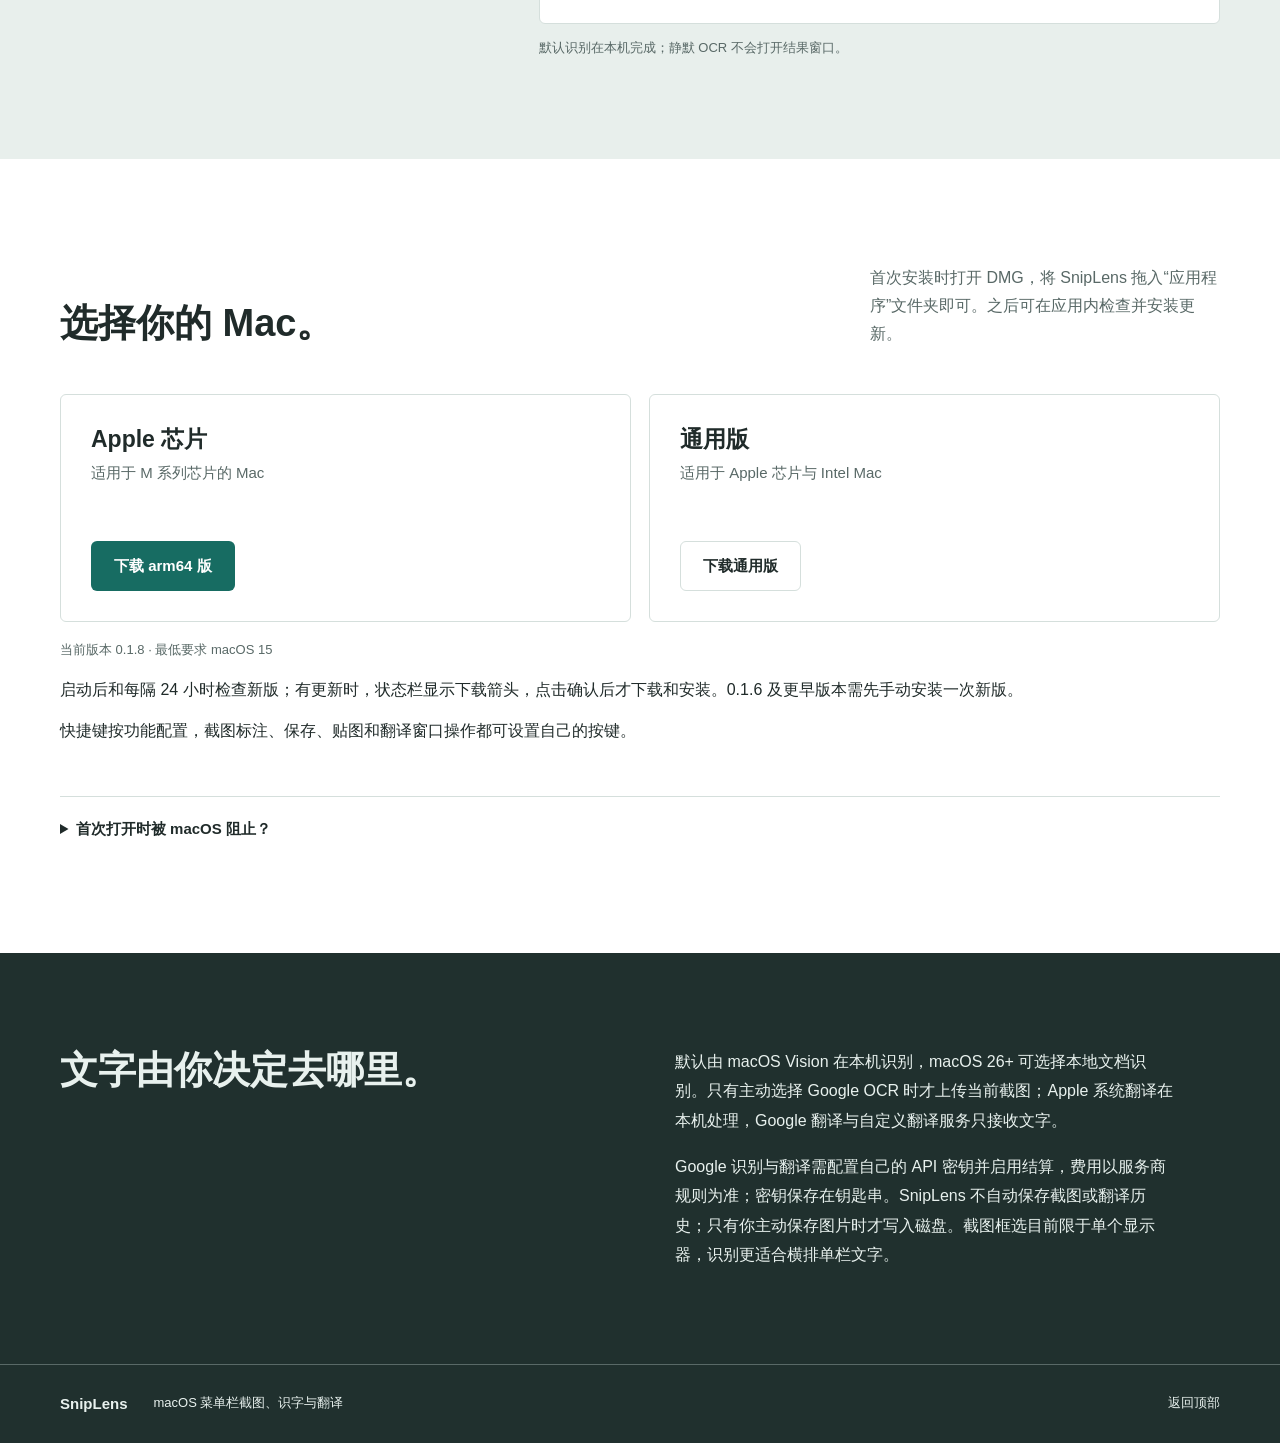
==== commit abb23f12: "chore(sniplens): 发布 0.1.8 安装包与签名更新清单" ====
--- a/sniplens/index.html
+++ b/sniplens/index.html
@@ -7,7 +7,7 @@
   <meta name="description" content="SnipLens 是 Mac 菜单栏截图、识字与翻译工具。框选、标注、遮挡、复制或保存，也能直接提取文字。">
   <link rel="canonical" href="https://otherhan.github.io/sniplens/">
   <link rel="icon" type="image/png" href="assets/AppIcon.png">
-  <link rel="stylesheet" href="styles.css?v=0.1.7">
+  <link rel="stylesheet" href="styles.css?v=0.1.8">
   <title>SnipLens - 屏幕上的文字，直接拿来用</title>
 </head>
 <body>
@@ -34,7 +34,7 @@
           <p class="hero-statement">屏幕上的文字，直接拿来用。</p>
           <p class="hero-description">框选屏幕，标注、遮挡并分享截图。图片里的文字，也能直接提取或翻译。</p>
           <div class="hero-actions">
-            <a class="button button-primary" href="downloads/SnipLens-0.1.7-arm64.dmg" download>下载 Apple 芯片版</a>
+            <a class="button button-primary" href="downloads/SnipLens-0.1.8-arm64.dmg" download>下载 Apple 芯片版</a>
             <a class="text-link" href="#download">查看其他版本</a>
           </div>
           <p class="hero-requirement">适用于 macOS 15 及更新版本</p>
@@ -103,17 +103,17 @@
               <h3>Apple 芯片</h3>
               <p>适用于 M 系列芯片的 Mac</p>
             </div>
-            <a class="button button-primary" href="downloads/SnipLens-0.1.7-arm64.dmg" download>下载 arm64 版</a>
+            <a class="button button-primary" href="downloads/SnipLens-0.1.8-arm64.dmg" download>下载 arm64 版</a>
           </div>
           <div class="download-option">
             <div>
               <h3>通用版</h3>
               <p>适用于 Apple 芯片与 Intel Mac</p>
             </div>
-            <a class="button button-secondary" href="downloads/SnipLens-0.1.7-universal.dmg" download>下载通用版</a>
+            <a class="button button-secondary" href="downloads/SnipLens-0.1.8-universal.dmg" download>下载通用版</a>
           </div>
         </div>
-        <p class="system-requirement">当前版本 0.1.7 · 最低要求 macOS 15</p>
+        <p class="system-requirement">当前版本 0.1.8 · 最低要求 macOS 15</p>
         <p>启动后和每隔 24 小时检查新版；有更新时，状态栏显示下载箭头，点击确认后才下载和安装。0.1.6 及更早版本需先手动安装一次新版。</p>
         <p>快捷键按功能配置，截图标注、保存、贴图和翻译窗口操作都可设置自己的按键。</p>
         <details class="install-help">
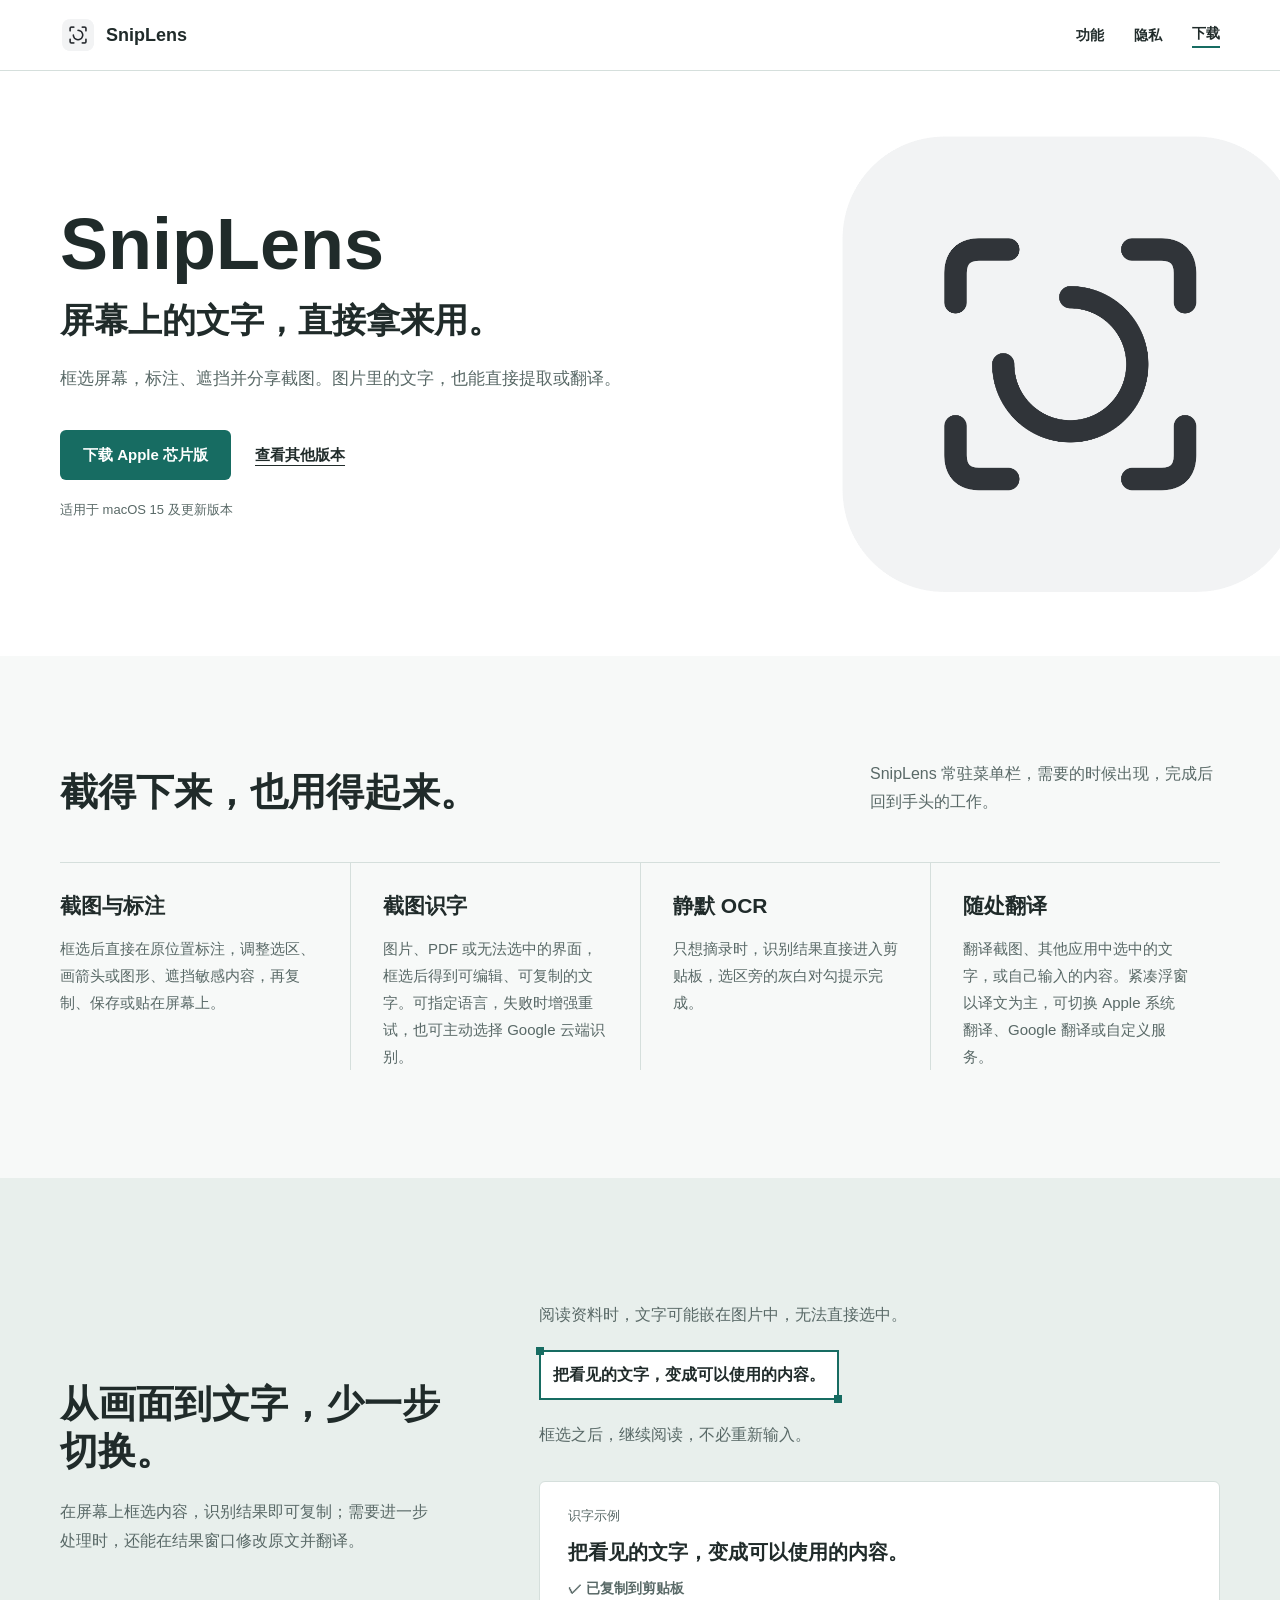
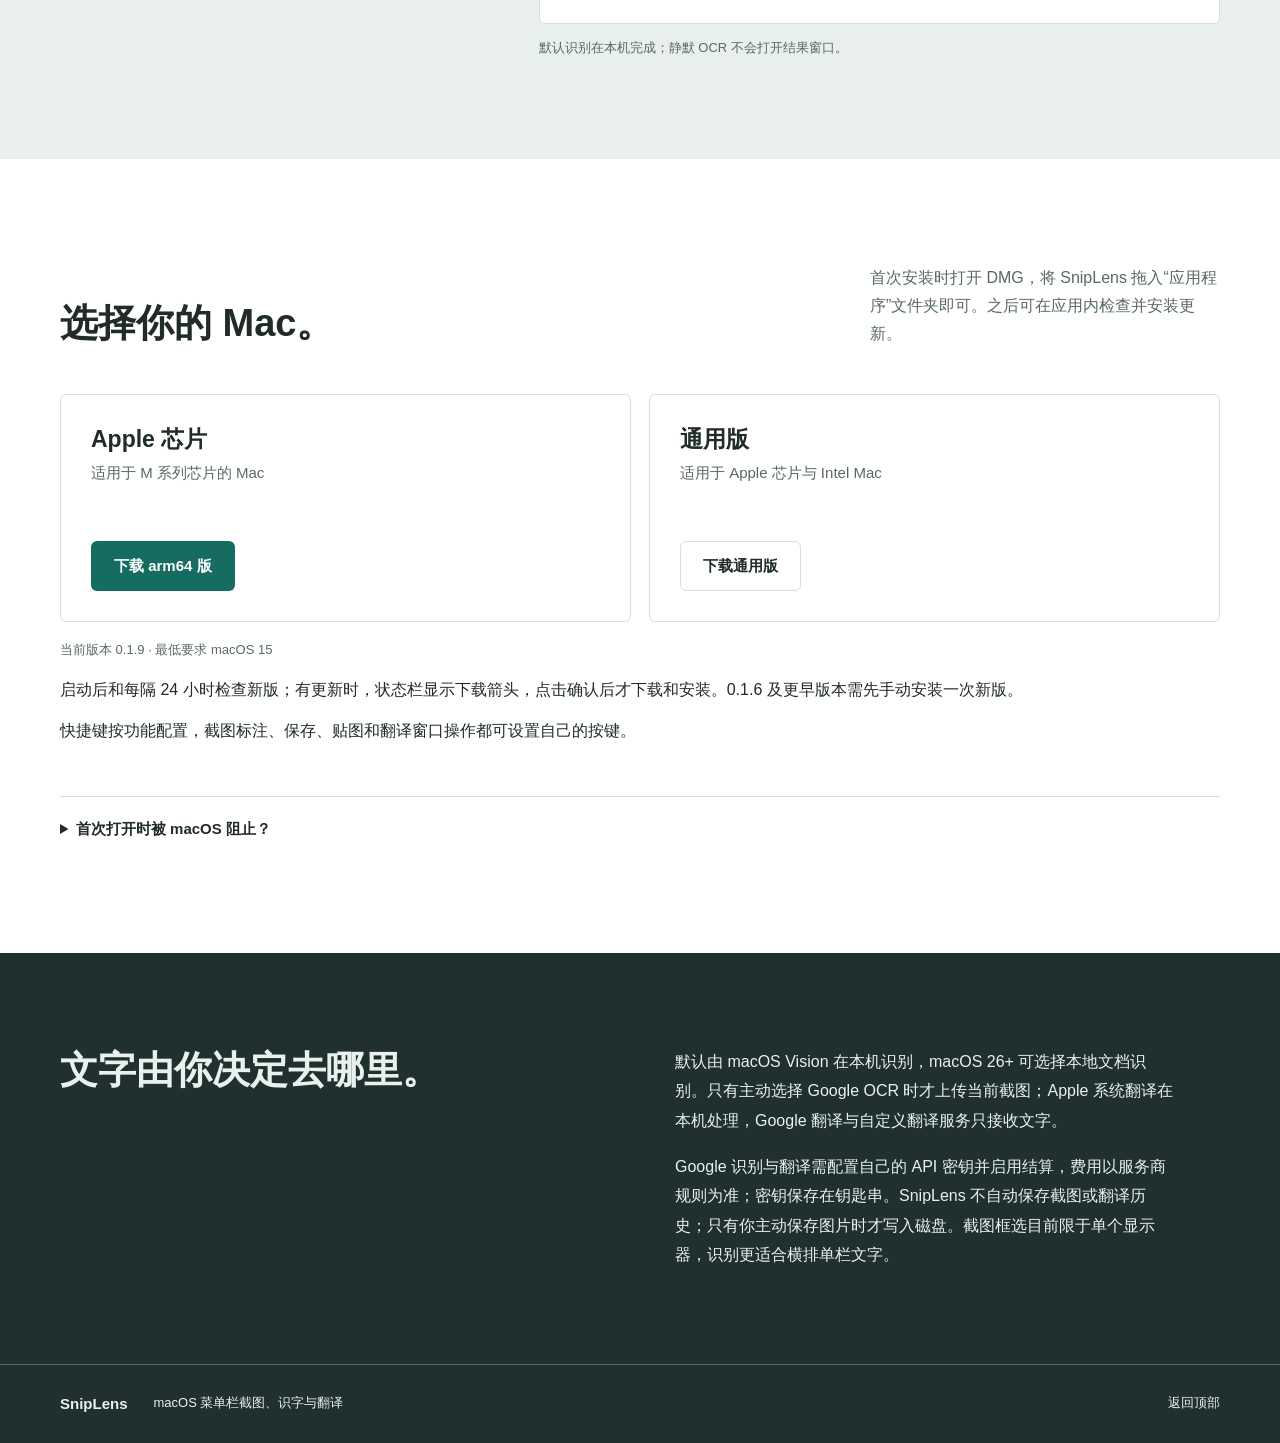
==== commit fc0b9c36: "chore(sniplens): 发布 0.1.9 安装包与签名更新清单" ====
--- a/sniplens/index.html
+++ b/sniplens/index.html
@@ -7,7 +7,7 @@
   <meta name="description" content="SnipLens 是 Mac 菜单栏截图、识字与翻译工具。框选、标注、遮挡、复制或保存，也能直接提取文字。">
   <link rel="canonical" href="https://otherhan.github.io/sniplens/">
   <link rel="icon" type="image/png" href="assets/AppIcon.png">
-  <link rel="stylesheet" href="styles.css?v=0.1.8">
+  <link rel="stylesheet" href="styles.css?v=0.1.9">
   <title>SnipLens - 屏幕上的文字，直接拿来用</title>
 </head>
 <body>
@@ -34,7 +34,7 @@
           <p class="hero-statement">屏幕上的文字，直接拿来用。</p>
           <p class="hero-description">框选屏幕，标注、遮挡并分享截图。图片里的文字，也能直接提取或翻译。</p>
           <div class="hero-actions">
-            <a class="button button-primary" href="downloads/SnipLens-0.1.8-arm64.dmg" download>下载 Apple 芯片版</a>
+            <a class="button button-primary" href="downloads/SnipLens-0.1.9-arm64.dmg" download>下载 Apple 芯片版</a>
             <a class="text-link" href="#download">查看其他版本</a>
           </div>
           <p class="hero-requirement">适用于 macOS 15 及更新版本</p>
@@ -103,17 +103,17 @@
               <h3>Apple 芯片</h3>
               <p>适用于 M 系列芯片的 Mac</p>
             </div>
-            <a class="button button-primary" href="downloads/SnipLens-0.1.8-arm64.dmg" download>下载 arm64 版</a>
+            <a class="button button-primary" href="downloads/SnipLens-0.1.9-arm64.dmg" download>下载 arm64 版</a>
           </div>
           <div class="download-option">
             <div>
               <h3>通用版</h3>
               <p>适用于 Apple 芯片与 Intel Mac</p>
             </div>
-            <a class="button button-secondary" href="downloads/SnipLens-0.1.8-universal.dmg" download>下载通用版</a>
+            <a class="button button-secondary" href="downloads/SnipLens-0.1.9-universal.dmg" download>下载通用版</a>
           </div>
         </div>
-        <p class="system-requirement">当前版本 0.1.8 · 最低要求 macOS 15</p>
+        <p class="system-requirement">当前版本 0.1.9 · 最低要求 macOS 15</p>
         <p>启动后和每隔 24 小时检查新版；有更新时，状态栏显示下载箭头，点击确认后才下载和安装。0.1.6 及更早版本需先手动安装一次新版。</p>
         <p>快捷键按功能配置，截图标注、保存、贴图和翻译窗口操作都可设置自己的按键。</p>
         <details class="install-help">
